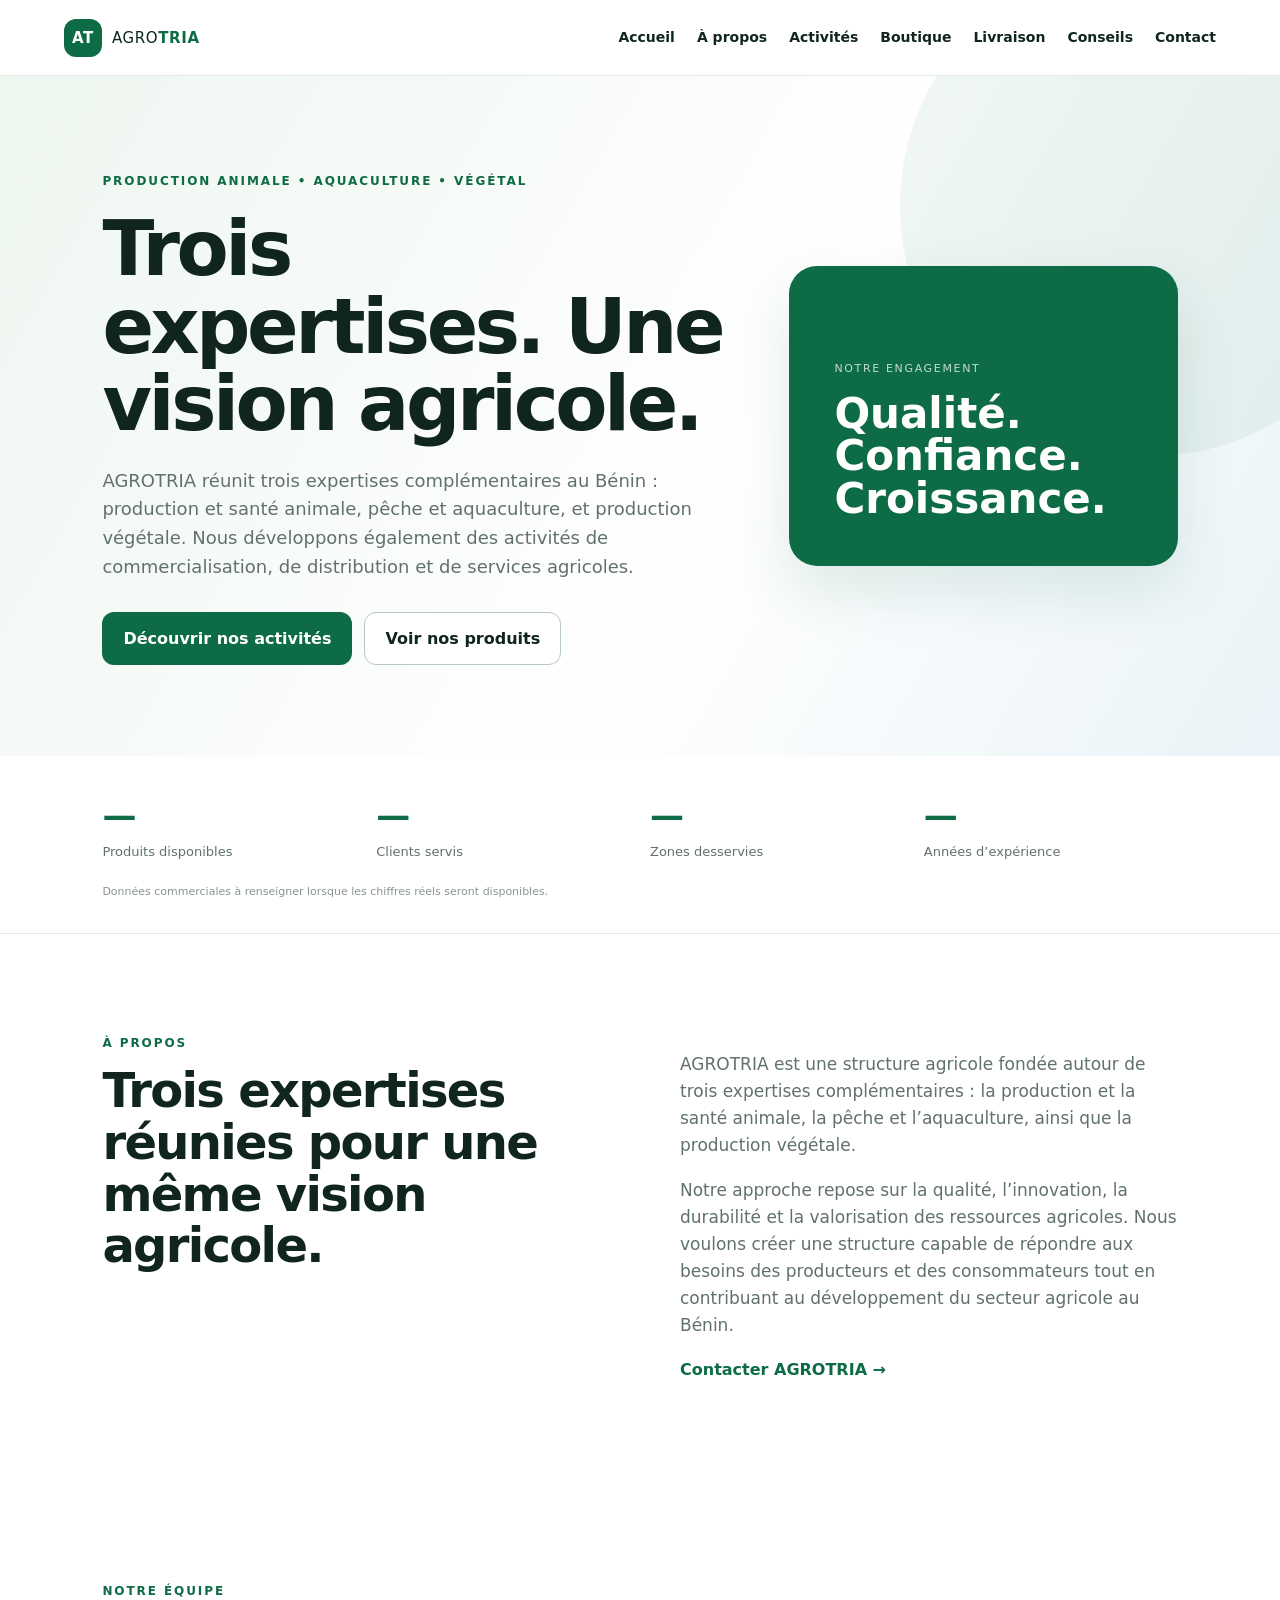
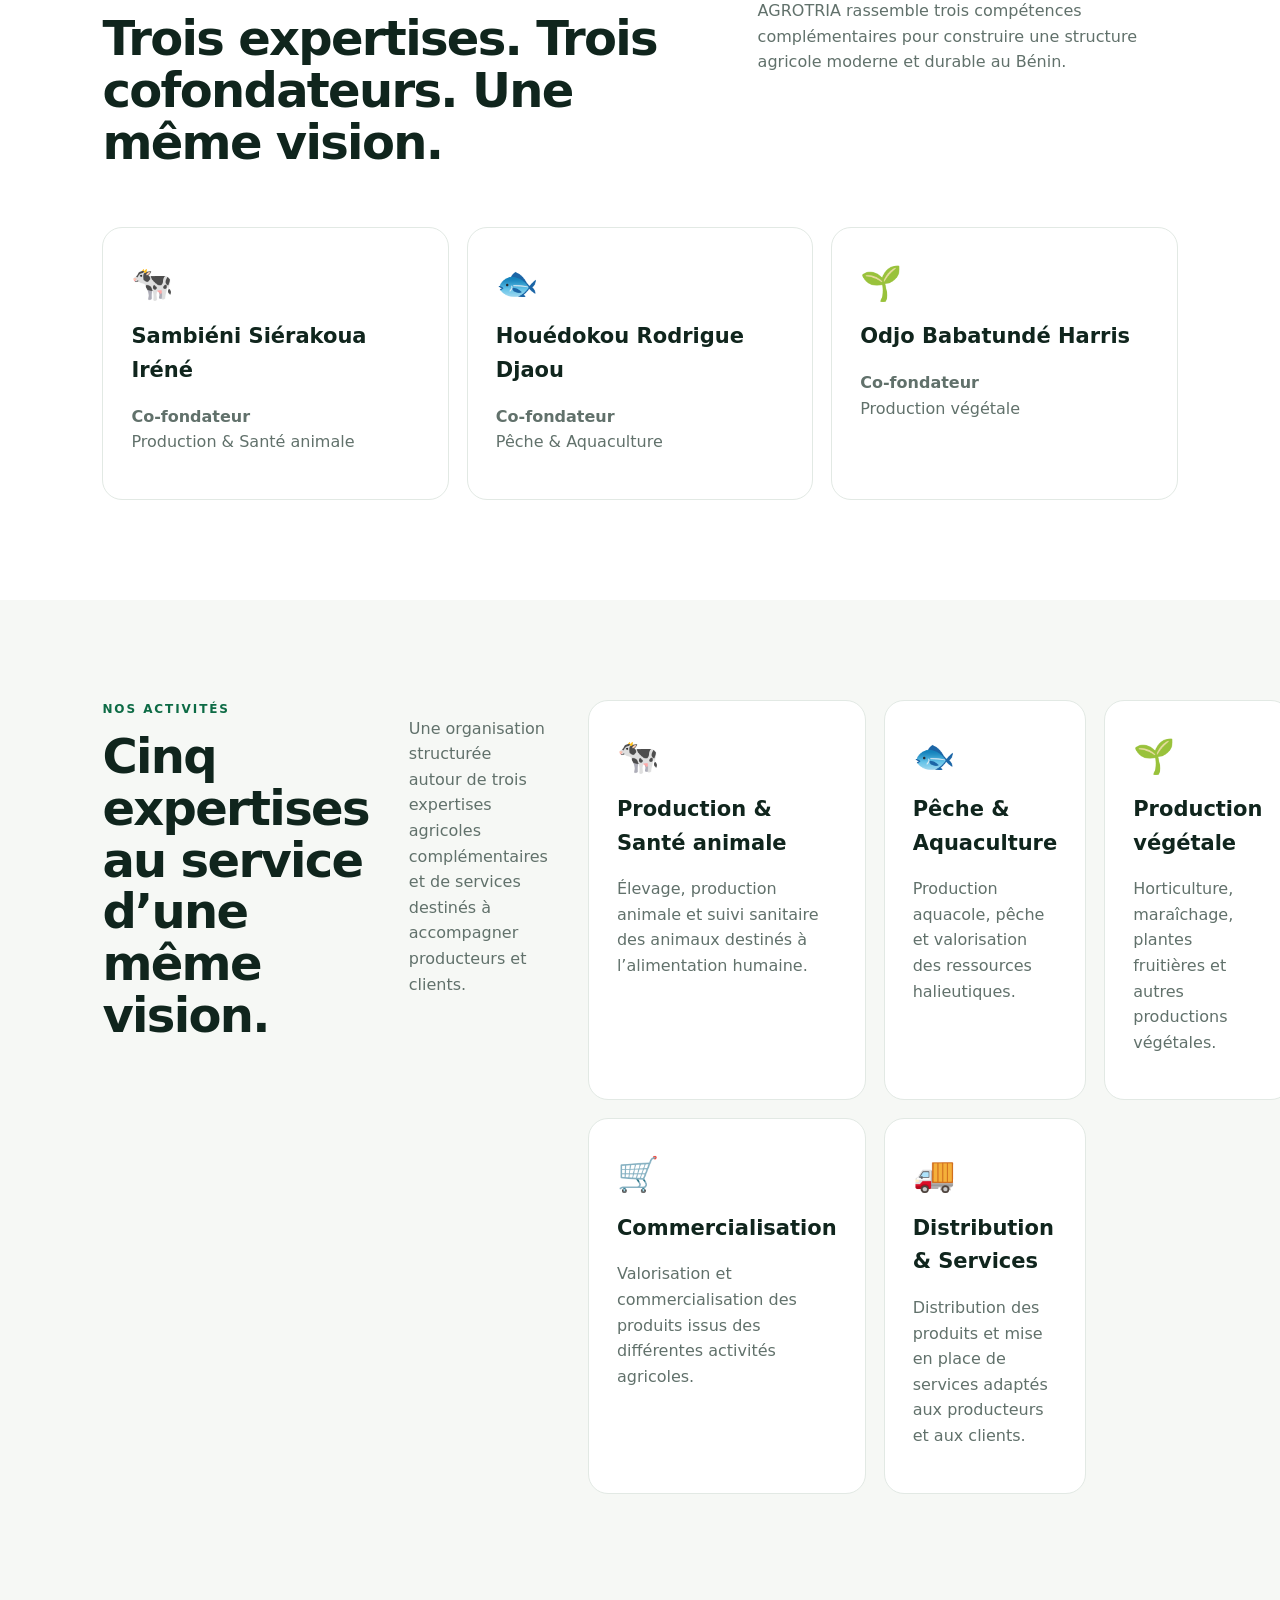
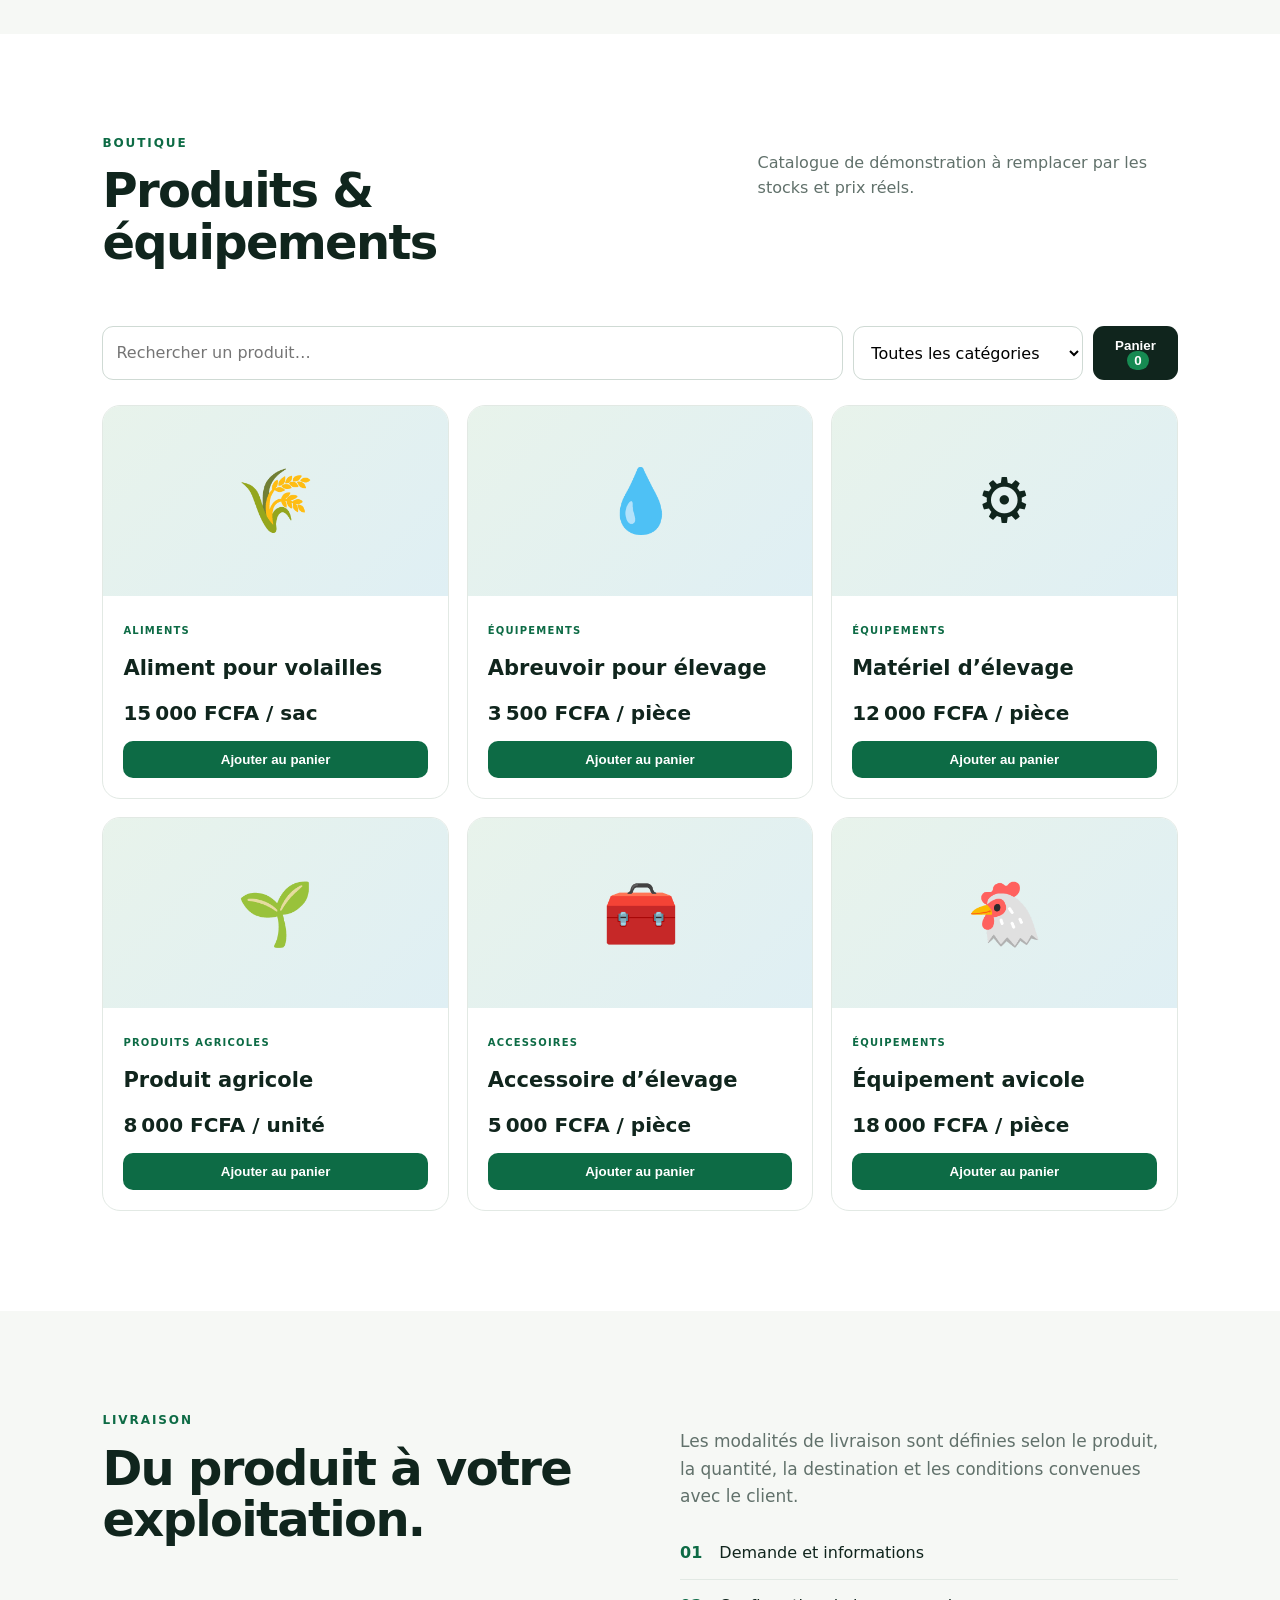
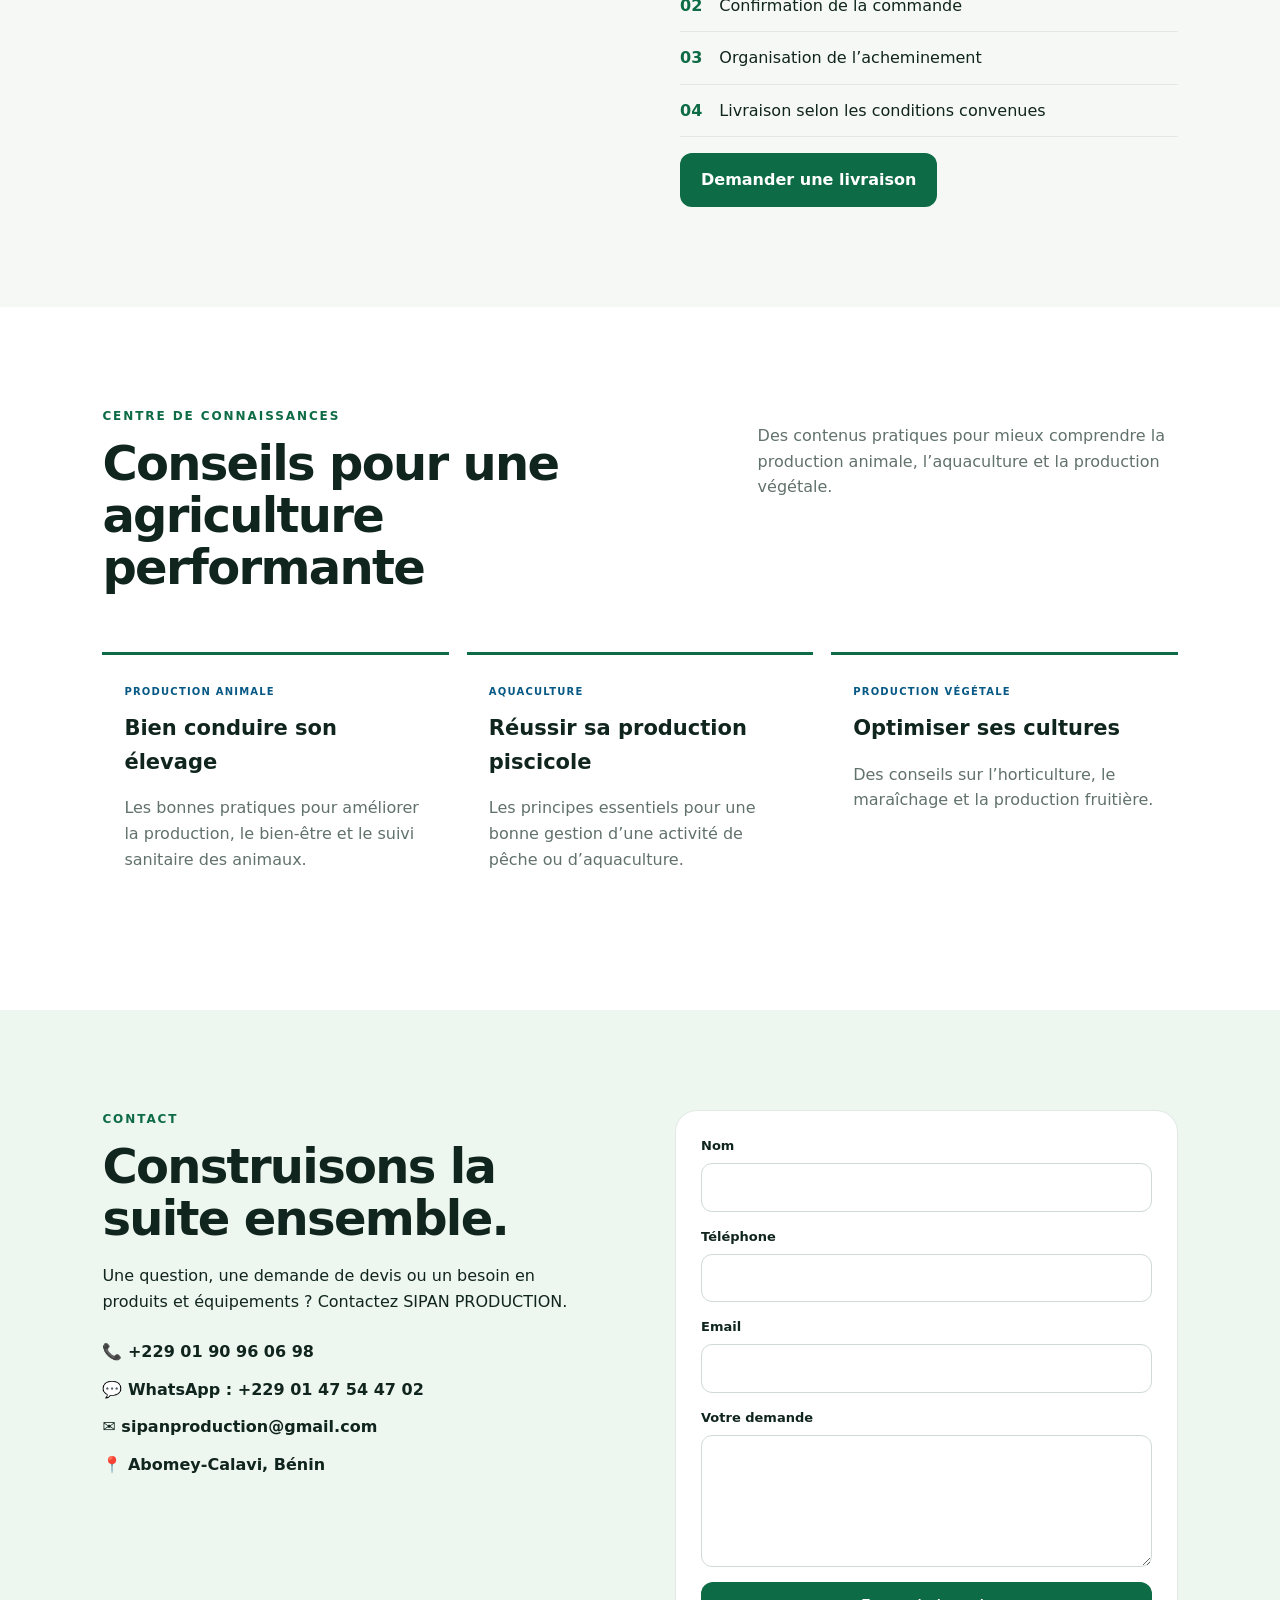
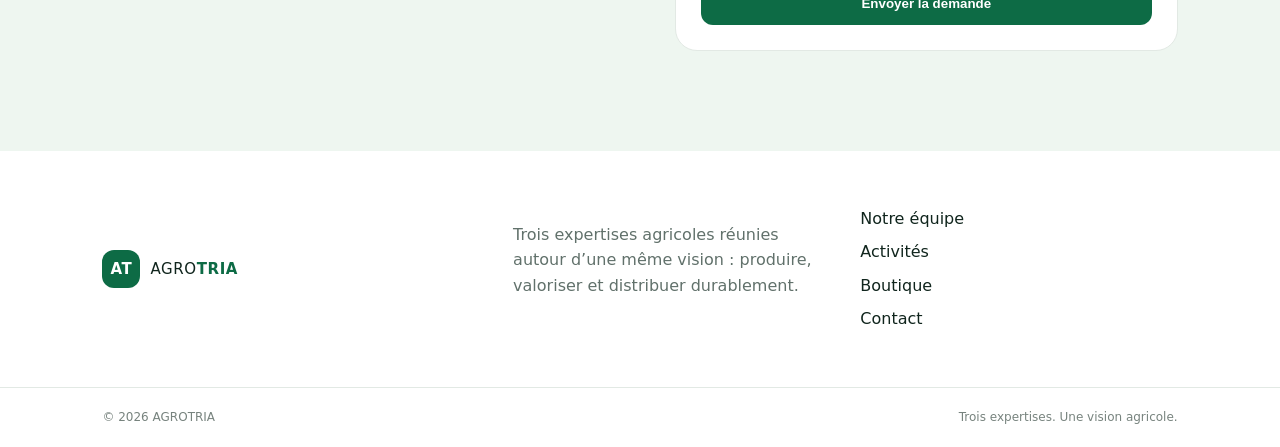
==== index.html @ 91982ef2 "Update index.html" ====
<!doctype html>
<html lang="fr">
<head>
<meta charset="utf-8">
<link rel="manifest" href="manifest.json">
<meta name="viewport" content="width=device-width,initial-scale=1">
<title>AGROTRIA | Trois expertises, une vision agricole</title>
<meta name="description" content="AGROTRIA réunit trois expertises agricoles au Bénin : production et santé animale, pêche et aquaculture, production végétale, commercialisation, distribution et services.">
<meta name="theme-color" content="#0d6b45">
<meta property="og:title" content="AGROTRIA">
<meta property="og:description" content="L'excellence au service de l'agriculture et de l'élevage.">
<link rel="stylesheet" href="styles.css">
</head>
<body>
<header class="header">
  <a class="logo" href="#accueil"><span class="logo-mark">AT</span><span>AGRO<b>TRIA</b></span></a>
  <nav id="nav">
    <a href="#accueil">Accueil</a><a href="#apropos">À propos</a><a href="#activites">Activités</a>
    <a href="#boutique">Boutique</a><a href="#livraison">Livraison</a><a href="#blog">Conseils</a><a href="#contact">Contact</a>
  </nav>
  <button class="menu" aria-label="Ouvrir le menu" onclick="toggleMenu()">☰</button>
</header>

<main>
<section id="accueil" class="hero">
  <div class="hero-content">
    <span class="eyebrow">PRODUCTION ANIMALE • AQUACULTURE • VÉGÉTAL</span>
   <h1>Trois expertises. Une vision agricole.</h1>
   <p>AGROTRIA réunit trois expertises complémentaires au Bénin : production et santé animale, pêche et aquaculture, et production végétale. Nous développons également des activités de commercialisation, de distribution et de services agricoles.</p>
    <div class="actions"><a class="btn primary" href="#activites">Découvrir nos activités</a><a class="btn ghost" href="#boutique">Voir nos produits</a></div>
  </div>
  <div class="hero-card"><span>Notre engagement</span><strong>Qualité.<br>Confiance.<br>Croissance.</strong></div>
</section>

<section class="stats">
  <div><strong>—</strong><span>Produits disponibles</span></div>
  <div><strong>—</strong><span>Clients servis</span></div>
  <div><strong>—</strong><span>Zones desservies</span></div>
  <div><strong>—</strong><span>Années d’expérience</span></div>
  <small>Données commerciales à renseigner lorsque les chiffres réels seront disponibles.</small>
</section>

<section id="apropos" class="split section">
  <div><div class="section-tag">À PROPOS</div><h2>Trois expertises réunies pour une même vision agricole.</h2></div>
  <div><p>AGROTRIA est une structure agricole fondée autour de trois expertises complémentaires : la production et la santé animale, la pêche et l’aquaculture, ainsi que la production végétale.</p><p>Notre approche repose sur la qualité, l’innovation, la durabilité et la valorisation des ressources agricoles. Nous voulons créer une structure capable de répondre aux besoins des producteurs et des consommateurs tout en contribuant au développement du secteur agricole au Bénin.</p><a class="text-link" href="#contact">Contacter AGROTRIA →</a></div>
</section>
<section id="equipe" class="section">
<div class="section-head">
<div>
<div class="section-tag">NOTRE ÉQUIPE</div>
<h2>Trois expertises. Trois cofondateurs. Une même vision.</h2>
</div>
<p>AGROTRIA rassemble trois compétences complémentaires pour construire une structure agricole moderne et durable au Bénin.</p>
</div>

<div class="cards">

<article>
<span class="icon">🐄</span>
<h3>Sambiéni Siérakoua Iréné</h3>
<p><strong>Co-fondateur</strong><br>Production & Santé animale</p>
</article>

<article>
<span class="icon">🐟</span>
<h3>Houédokou Rodrigue Djaou</h3>
<p><strong>Co-fondateur</strong><br>Pêche & Aquaculture</p>
</article>

<article>
<span class="icon">🌱</span>
<h3>Odjo Babatundé Harris</h3>
<p><strong>Co-fondateur</strong><br>Production végétale</p>
</article>

</div>

</section>
<section id="activites" class="section light">
  <div class="section-head"><div><div class="section-tag">NOS ACTIVITÉS</div><h2>Cinq expertises au service d’une même vision.</h2></div><p>Une organisation structurée autour de trois expertises agricoles complémentaires et de services destinés à accompagner producteurs et clients.</p>
  <div class="cards">

<article>
<span class="icon">🐄</span>
<h3>Production & Santé animale</h3>
<p>Élevage, production animale et suivi sanitaire des animaux destinés à l’alimentation humaine.</p>
</article>

<article>
<span class="icon">🐟</span>
<h3>Pêche & Aquaculture</h3>
<p>Production aquacole, pêche et valorisation des ressources halieutiques.</p>
</article>

<article>
<span class="icon">🌱</span>
<h3>Production végétale</h3>
<p>Horticulture, maraîchage, plantes fruitières et autres productions végétales.</p>
</article>

<article>
<span class="icon">🛒</span>
<h3>Commercialisation</h3>
<p>Valorisation et commercialisation des produits issus des différentes activités agricoles.</p>
</article>

<article>
<span class="icon">🚚</span>
<h3>Distribution & Services</h3>
<p>Distribution des produits et mise en place de services adaptés aux producteurs et aux clients.</p>
</article>

</div>
</section>

<section id="boutique" class="section">
  <div class="section-head"><div><div class="section-tag">BOUTIQUE</div><h2>Produits & équipements</h2></div><p>Catalogue de démonstration à remplacer par les stocks et prix réels.</p></div>
  <div class="shopbar"><input id="search" placeholder="Rechercher un produit…" oninput="renderProducts()"><select id="category" onchange="renderProducts()"><option value="">Toutes les catégories</option><option>Aliments</option><option>Équipements</option><option>Produits agricoles</option><option>Accessoires</option></select><button class="cart-btn" onclick="openCart()">Panier <b id="count">0</b></button></div>
  <div id="products" class="products"></div>
</section>

<section id="livraison" class="section light">
  <div class="split"><div><div class="section-tag">LIVRAISON</div><h2>Du produit à votre exploitation.</h2></div>
  <div><p>Les modalités de livraison sont définies selon le produit, la quantité, la destination et les conditions convenues avec le client.</p><ol class="steps"><li><b>01</b> Demande et informations</li><li><b>02</b> Confirmation de la commande</li><li><b>03</b> Organisation de l’acheminement</li><li><b>04</b> Livraison selon les conditions convenues</li></ol><a class="btn primary" href="https://wa.me/2290147544702?text=Bonjour%20AGROTRIA%2C%20je%20souhaite%20demander%20une%20livraison." target="_blank">Demander une livraison</a></div></div>
</section>

<section id="blog" class="section">
<div class="section-head">
<div>
<div class="section-tag">CENTRE DE CONNAISSANCES</div>
<h2>Conseils pour une agriculture performante</h2>
</div>
<p>Des contenus pratiques pour mieux comprendre la production animale, l’aquaculture et la production végétale.</p>
</div>

<div class="articles">

<article>
<span>PRODUCTION ANIMALE</span>
<h3>Bien conduire son élevage</h3>
<p>Les bonnes pratiques pour améliorer la production, le bien-être et le suivi sanitaire des animaux.</p>
</article>

<article>
<span>AQUACULTURE</span>
<h3>Réussir sa production piscicole</h3>
<p>Les principes essentiels pour une bonne gestion d’une activité de pêche ou d’aquaculture.</p>
</article>

<article>
<span>PRODUCTION VÉGÉTALE</span>
<h3>Optimiser ses cultures</h3>
<p>Des conseils sur l’horticulture, le maraîchage et la production fruitière.</p>
</article>

</div>
</section>

<section id="contact" class="contact section">
  <div><div class="section-tag">CONTACT</div><h2>Construisons la suite ensemble.</h2><p>Une question, une demande de devis ou un besoin en produits et équipements ? Contactez SIPAN PRODUCTION.</p>
  <div class="contact-info"><a href="tel:+2290190960698">📞 +229 01 90 96 06 98</a><a href="https://wa.me/2290147544702" target="_blank">💬 WhatsApp : +229 01 47 54 47 02</a><a href="mailto:sipanproduction@gmail.com">✉️ sipanproduction@gmail.com</a><span>📍 Abomey-Calavi, Bénin</span></div></div>
  <form onsubmit="sendContact(event)"><label>Nom<input id="name" required></label><label>Téléphone<input id="phone" required type="tel"></label><label>Email<input id="email" type="email"></label><label>Votre demande<textarea id="message" required rows="5"></textarea></label><button class="btn primary" type="submit">Envoyer la demande</button></form>
</section>
</main>

<footer>
<div class="footer-main">
<a class="logo" href="#accueil">
<span class="logo-mark">AT</span>
<span>AGRO<b>TRIA</b></span>
</a>

<p>Trois expertises agricoles réunies autour d’une même vision : produire, valoriser et distribuer durablement.</p>

<div>
<a href="#equipe">Notre équipe</a>
<a href="#activites">Activités</a>
<a href="#boutique">Boutique</a>
<a href="#contact">Contact</a>
</div>
</div>

<div class="footer-bottom">
<span>© 2026 AGROTRIA</span>
<span>Trois expertises. Une vision agricole.</span>
</div>
</footer>

<div id="cart" class="modal"><div class="modal-box"><button class="close" onclick="closeCart()">×</button><h2>Votre panier</h2><div id="cartItems"></div><div class="total">Total : <strong id="total">0 FCFA</strong></div><button class="btn primary full" onclick="checkoutWhatsApp()">Commander via WhatsApp</button></div></div>
<script src="script.js"></script>
</body>
</html>
---- styles.css ----
:root{--green:#0d6b45;--green2:#168a52;--blue:#075985;--ink:#10251d;--muted:#61716b;--bg:#f6f8f5;--white:#fff;--line:#e2e9e4}*{box-sizing:border-box}html{scroll-behavior:smooth}body{margin:0;font-family:Inter,system-ui,-apple-system,Segoe UI,sans-serif;color:var(--ink);background:var(--white);line-height:1.6}a{text-decoration:none;color:inherit}.header{height:76px;display:flex;align-items:center;justify-content:space-between;padding:0 5%;position:sticky;top:0;background:#fffffff2;backdrop-filter:blur(12px);z-index:20;border-bottom:1px solid var(--line)}.logo{display:flex;align-items:center;gap:10px;font-size:15px;letter-spacing:.04em}.logo b{color:var(--green)}.logo-mark{display:grid;place-items:center;width:38px;height:38px;border-radius:12px;background:var(--green);color:white;font-weight:900}.header nav{display:flex;gap:22px;font-size:14px;font-weight:650}.header nav a:hover{color:var(--green)}.menu{display:none;background:none;border:0;font-size:25px}.hero{min-height:680px;padding:90px 8%;display:grid;grid-template-columns:1.25fr .75fr;align-items:center;gap:40px;background:linear-gradient(120deg,#eef6f0 0%,#fff 58%,#eaf3f7 100%);position:relative;overflow:hidden}.hero:after{content:"";position:absolute;width:500px;height:500px;border-radius:50%;background:#0d6b4510;right:-120px;top:-120px}.hero-content{position:relative;z-index:1;max-width:760px}.eyebrow,.section-tag{font-size:12px;font-weight:850;letter-spacing:.16em;color:var(--green)}h1{font-size:clamp(42px,6vw,76px);line-height:1.02;letter-spacing:-.045em;margin:18px 0 24px}h2{font-size:clamp(31px,4vw,48px);line-height:1.08;letter-spacing:-.035em;margin:12px 0 18px}h3{font-size:21px;margin:10px 0}.hero p{font-size:18px;color:var(--muted);max-width:650px}.actions{display:flex;gap:12px;flex-wrap:wrap;margin-top:30px}.btn{display:inline-flex;justify-content:center;align-items:center;padding:13px 20px;border-radius:12px;border:1px solid transparent;font-weight:800;cursor:pointer}.primary{background:var(--green);color:#fff}.primary:hover{background:#095738}.ghost{border-color:#b7c9c0;background:#fff}.hero-card{background:#0d6b45;color:white;border-radius:28px;padding:45px;min-height:300px;display:flex;flex-direction:column;justify-content:flex-end;box-shadow:0 25px 60px #0d6b4520;position:relative;z-index:1}.hero-card span{opacity:.75;text-transform:uppercase;font-size:11px;letter-spacing:.15em}.hero-card strong{font-size:42px;line-height:1.02;margin-top:15px}.stats{padding:32px 8%;display:grid;grid-template-columns:repeat(4,1fr);gap:20px;border-bottom:1px solid var(--line)}.stats div{display:flex;flex-direction:column}.stats strong{font-size:34px;color:var(--green)}.stats span{color:var(--muted);font-size:13px}.stats small{grid-column:1/-1;color:#89958f;font-size:11px}.section{padding:100px 8%}.light{background:var(--bg)}.split{display:grid;grid-template-columns:1fr 1fr;gap:80px;align-items:start}.split p{color:var(--muted);font-size:17px}.text-link{color:var(--green);font-weight:850}.section-head{display:flex;justify-content:space-between;gap:40px;margin-bottom:40px}.section-head>p{max-width:420px;color:var(--muted)}.cards{display:grid;grid-template-columns:repeat(3,1fr);gap:18px}.cards article{background:white;border:1px solid var(--line);border-radius:20px;padding:28px;transition:.25s}.cards article:hover{transform:translateY(-4px);box-shadow:0 16px 40px #10251d10}.icon{font-size:34px}.cards p,.articles p{color:var(--muted)}.shopbar{display:flex;gap:10px;margin-bottom:25px}.shopbar input,.shopbar select,form input,form textarea{width:100%;border:1px solid #cfdad4;border-radius:11px;padding:13px;background:white;font:inherit}.shopbar select{max-width:230px}.cart-btn{border:0;border-radius:11px;padding:0 18px;background:var(--ink);color:#fff;font-weight:800}.cart-btn b{background:var(--green2);border-radius:20px;padding:2px 7px;margin-left:5px}.products{display:grid;grid-template-columns:repeat(3,1fr);gap:18px}.product{border:1px solid var(--line);border-radius:18px;overflow:hidden;background:white}.product-visual{height:190px;background:linear-gradient(135deg,#e8f3eb,#dfeff4);display:grid;place-items:center;font-size:62px}.product-body{padding:20px}.badge{font-size:10px;color:var(--green);font-weight:850;text-transform:uppercase;letter-spacing:.12em}.price{font-size:20px;font-weight:900;margin:12px 0}.product button{width:100%;border:0;border-radius:10px;padding:11px;background:var(--green);color:white;font-weight:800;cursor:pointer}.steps{list-style:none;padding:0}.steps li{padding:13px 0;border-bottom:1px solid var(--line)}.steps b{color:var(--green);margin-right:12px}.articles{display:grid;grid-template-columns:repeat(3,1fr);gap:18px}.articles article{border-top:3px solid var(--green);padding:22px;background:#fff}.articles span{font-size:10px;color:var(--blue);font-weight:900;letter-spacing:.12em}.contact{background:#eef6f0;display:grid;grid-template-columns:1fr 1fr;gap:70px}.contact-info{display:grid;gap:12px;margin-top:25px;font-weight:750}.contact-info a:hover{color:var(--green)}form{background:#fff;border:1px solid var(--line);border-radius:22px;padding:25px;display:grid;gap:15px}label{font-size:13px;font-weight:750;display:grid;gap:6px}textarea{resize:vertical}.footer-main{padding:55px 8%;display:grid;grid-template-columns:1.2fr 1fr 1fr;gap:30px;border-bottom:1px solid var(--line)}.footer-main p{color:var(--muted)}.footer-main>div{display:grid;gap:8px;align-content:start}.footer-main>div a:hover{color:var(--green)}.footer-bottom{padding:20px 8%;display:flex;justify-content:space-between;gap:20px;color:#77837e;font-size:12px}.modal{display:none;position:fixed;inset:0;background:#10251d88;z-index:50;padding:20px;align-items:center;justify-content:center}.modal.show{display:flex}.modal-box{background:white;border-radius:22px;padding:28px;width:min(560px,100%);max-height:85vh;overflow:auto;position:relative}.close{position:absolute;right:18px;top:12px;border:0;background:none;font-size:30px}.cart-row{display:flex;justify-content:space-between;gap:15px;padding:13px 0;border-bottom:1px solid var(--line)}.total{padding:20px 0;font-size:18px}.full{width:100%}@media(max-width:800px){.header{padding:0 5%;}.header nav{display:none;position:absolute;top:76px;left:0;right:0;background:white;padding:20px 6%;border-bottom:1px solid var(--line);flex-direction:column}.header nav.open{display:flex}.menu{display:block}.hero{grid-template-columns:1fr;min-height:auto;padding:75px 7%}.hero-card{min-height:230px}.stats{grid-template-columns:repeat(2,1fr)}.section{padding:70px 7%}.split,.contact{grid-template-columns:1fr;gap:30px}.cards,.products,.articles{grid-template-columns:1fr 1fr}.section-head{display:block}.shopbar{flex-wrap:wrap}.shopbar select{max-width:none}.cart-btn{height:48px}.footer-main{grid-template-columns:1fr}.footer-bottom{display:block}.footer-bottom span{display:block;margin:5px 0}}@media(max-width:500px){h1{font-size:43px}.cards,.products,.articles{grid-template-columns:1fr}.hero-card strong{font-size:35px}.stats{padding:25px 7%}}
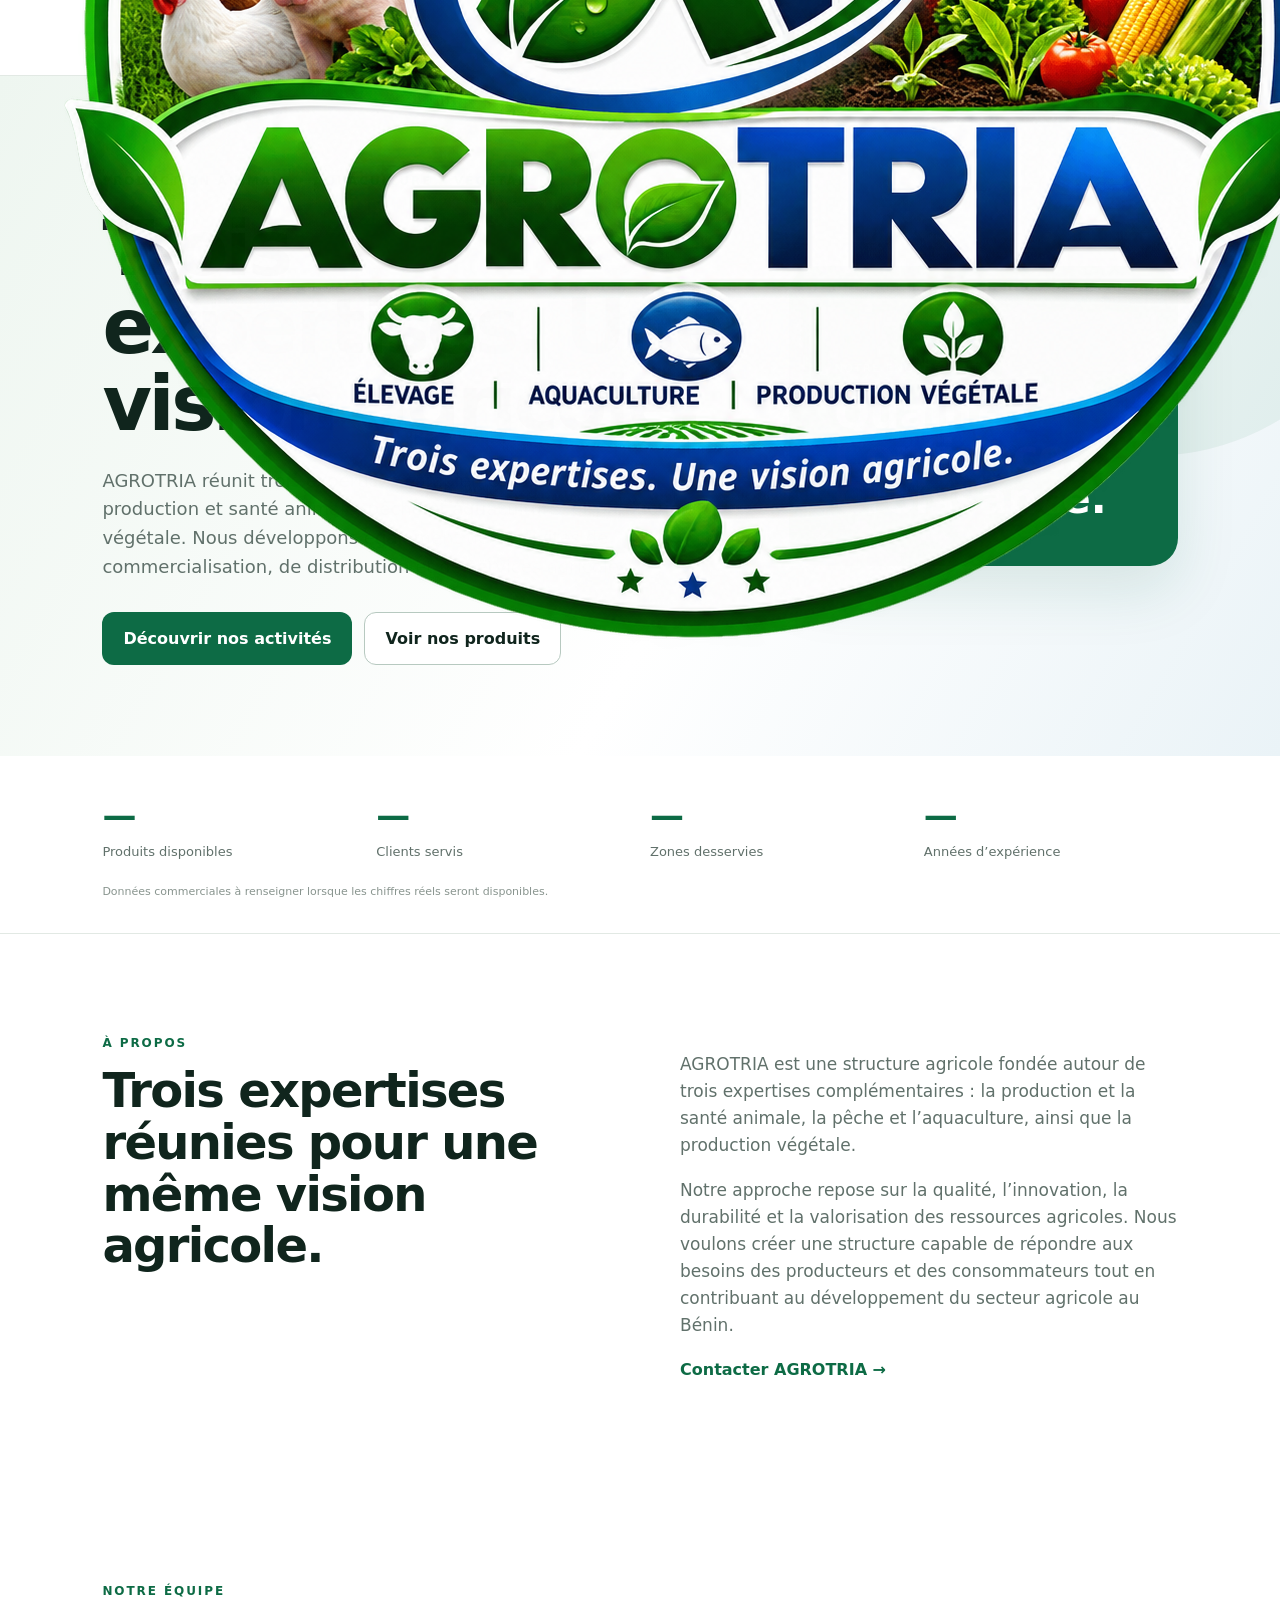
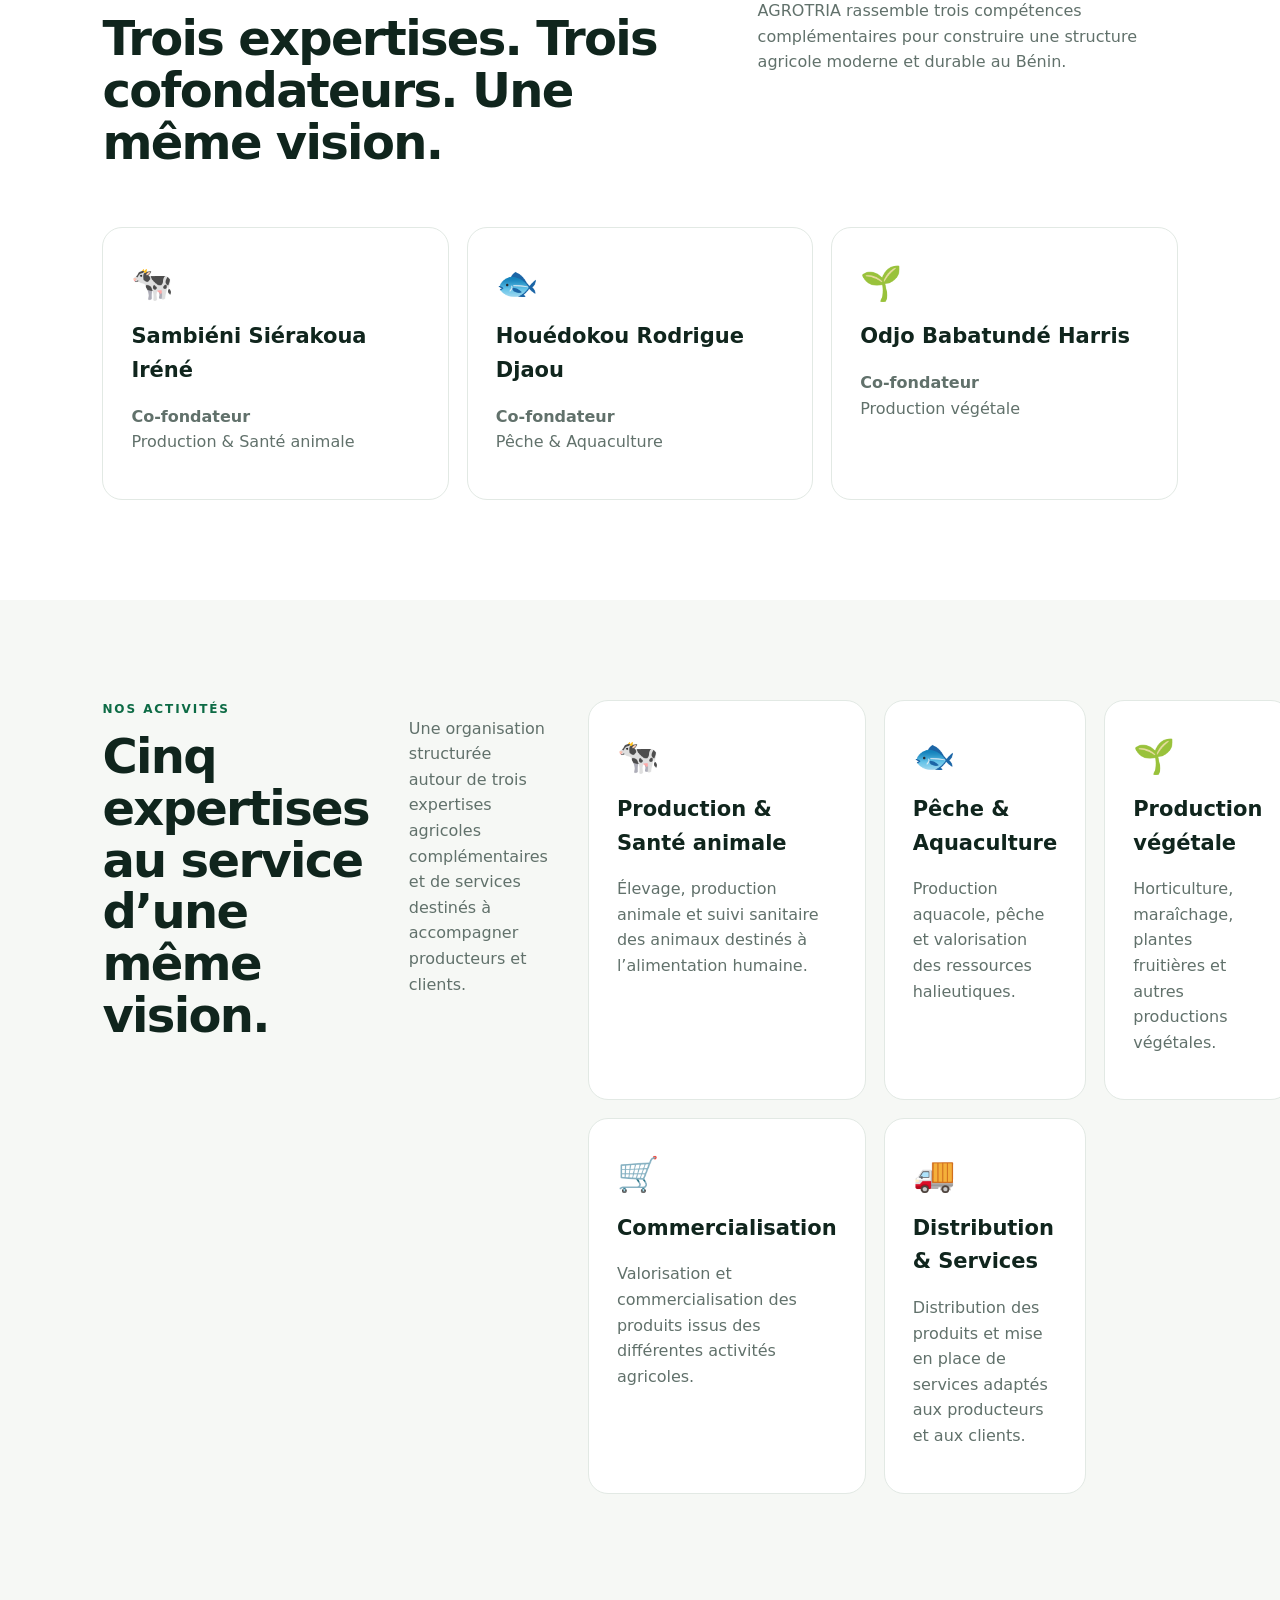
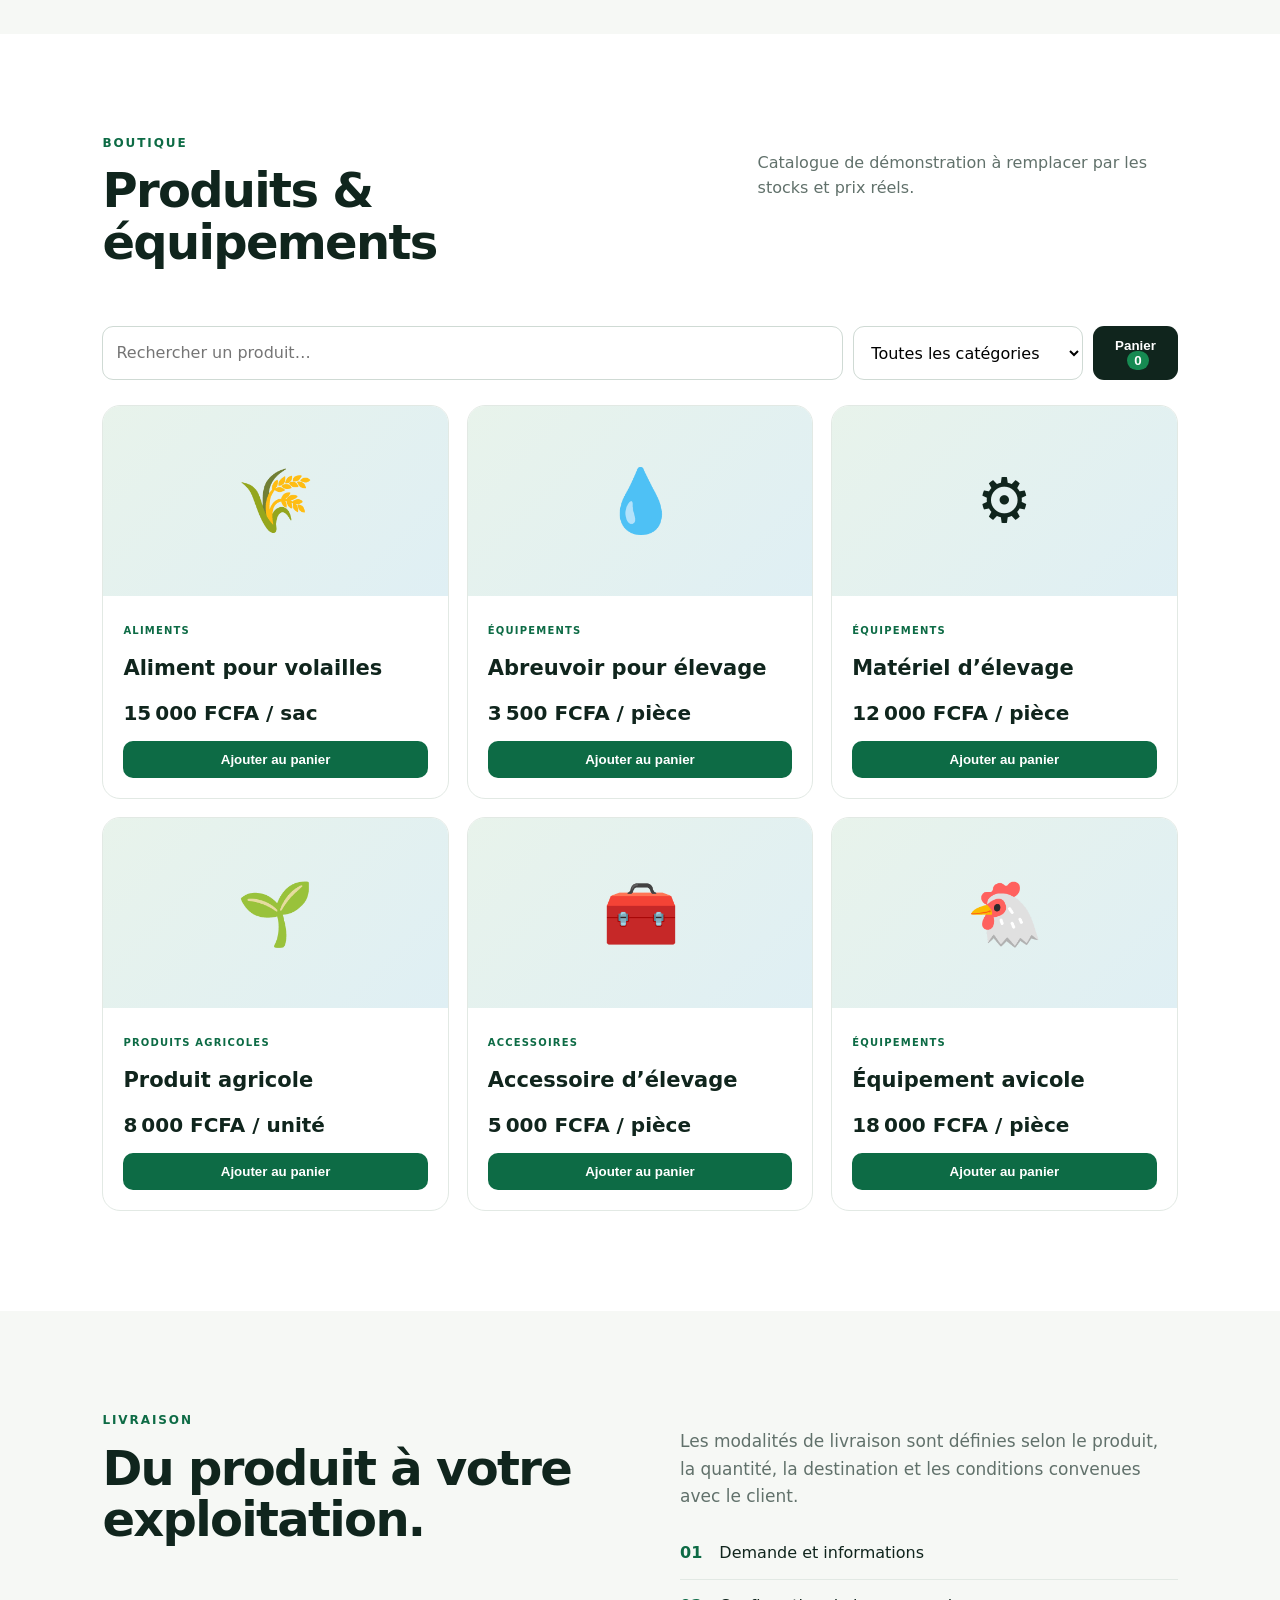
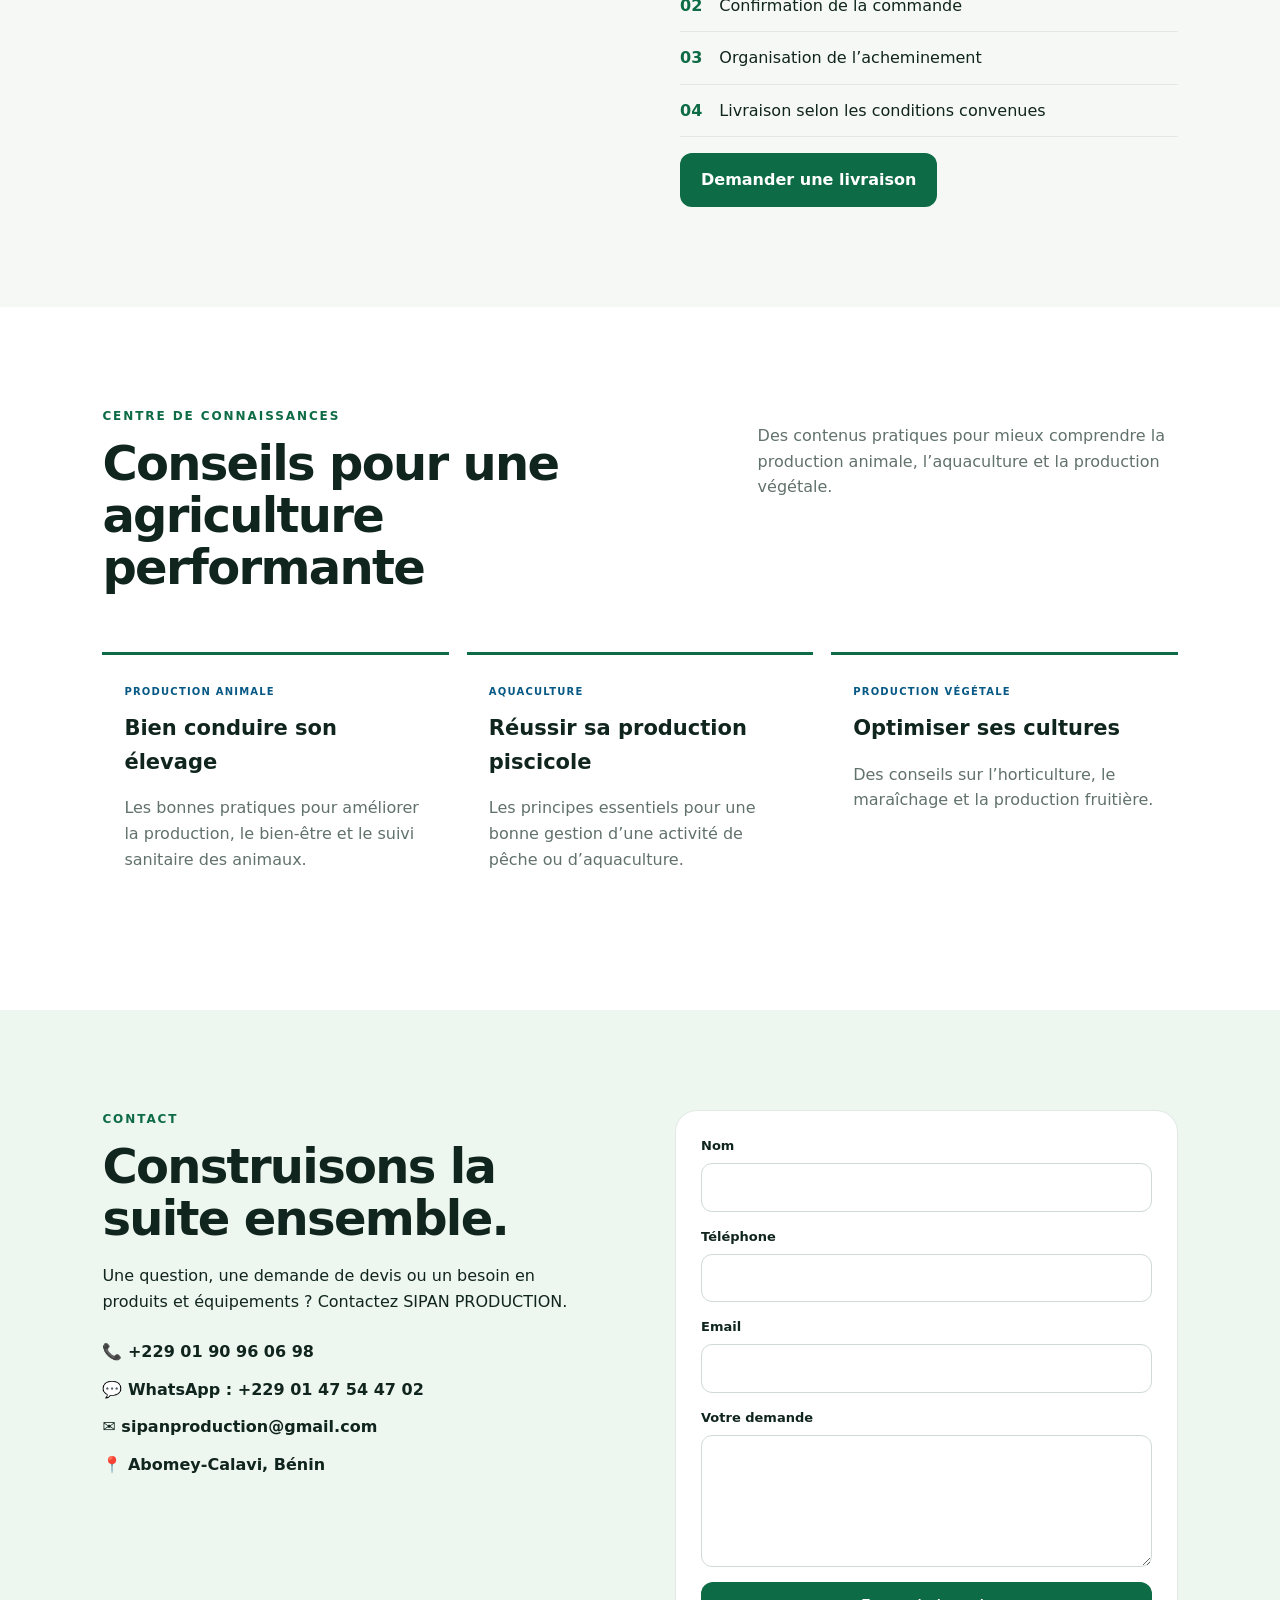
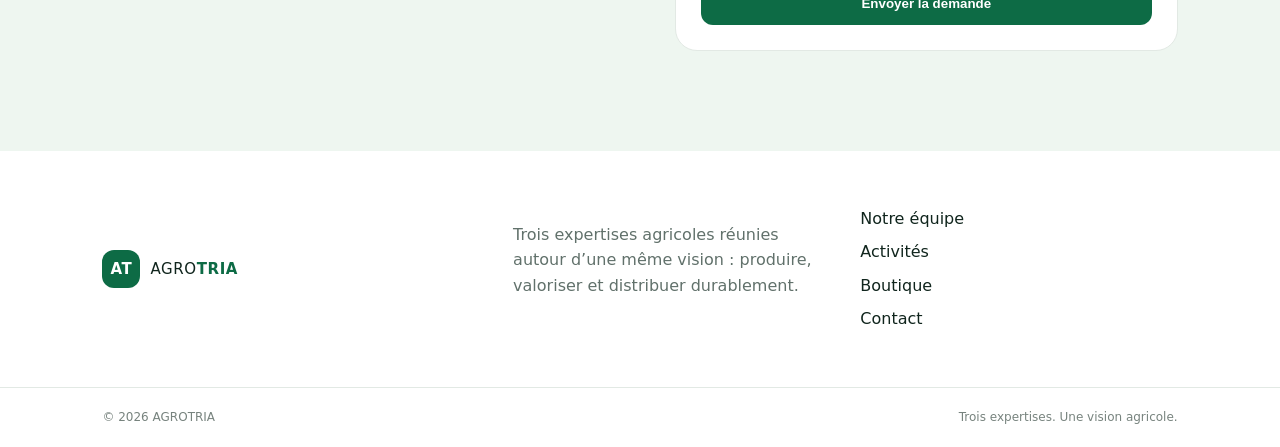
==== commit 746c137d: "Update index.html" ====
--- a/index.html
+++ b/index.html
@@ -13,7 +13,7 @@
 </head>
 <body>
 <header class="header">
-  <a class="logo" href="#accueil"><span class="logo-mark">AT</span><span>AGRO<b>TRIA</b></span></a>
+  <a class="logo" href="#accueil"><img src="agrotria-logo.png" alt="AGROTRIA" class="logo-image"><span>AGRO<b>TRIA</b></span></a>
   <nav id="nav">
     <a href="#accueil">Accueil</a><a href="#apropos">À propos</a><a href="#activites">Activités</a>
     <a href="#boutique">Boutique</a><a href="#livraison">Livraison</a><a href="#blog">Conseils</a><a href="#contact">Contact</a>
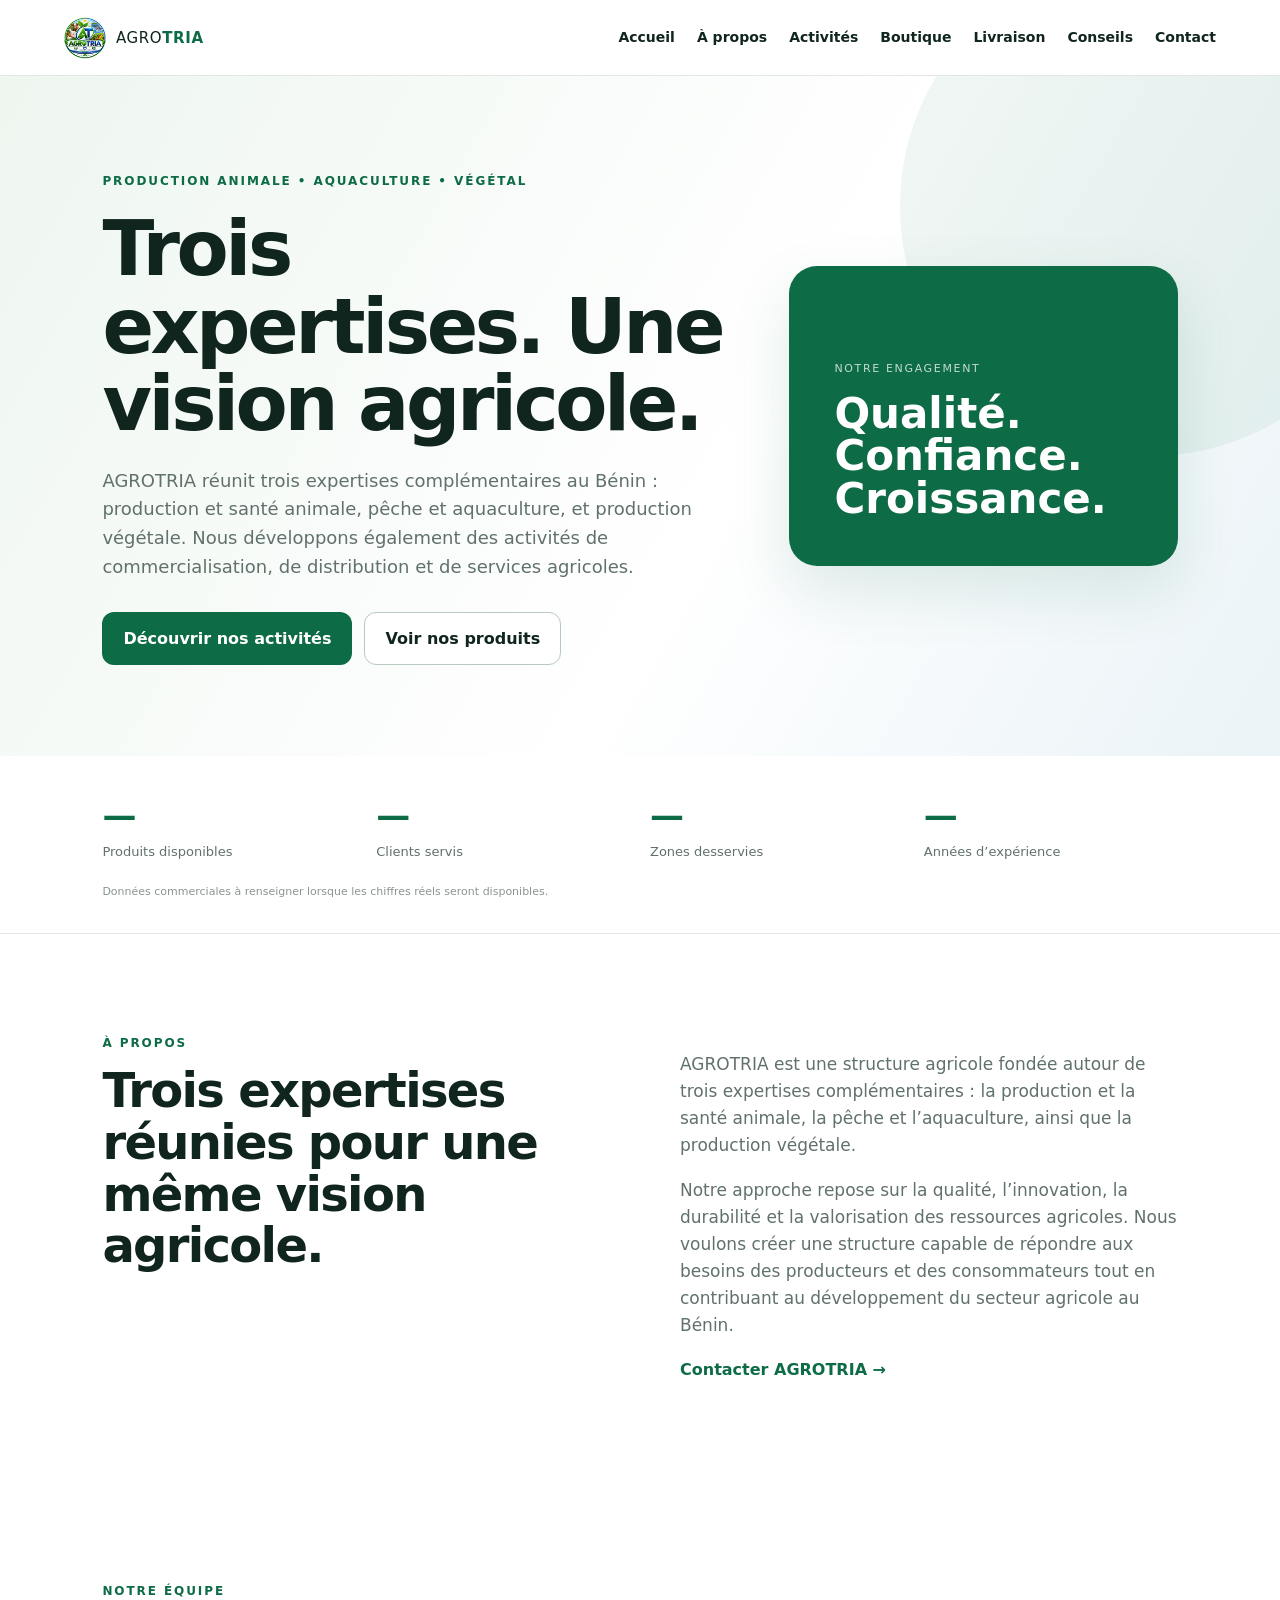
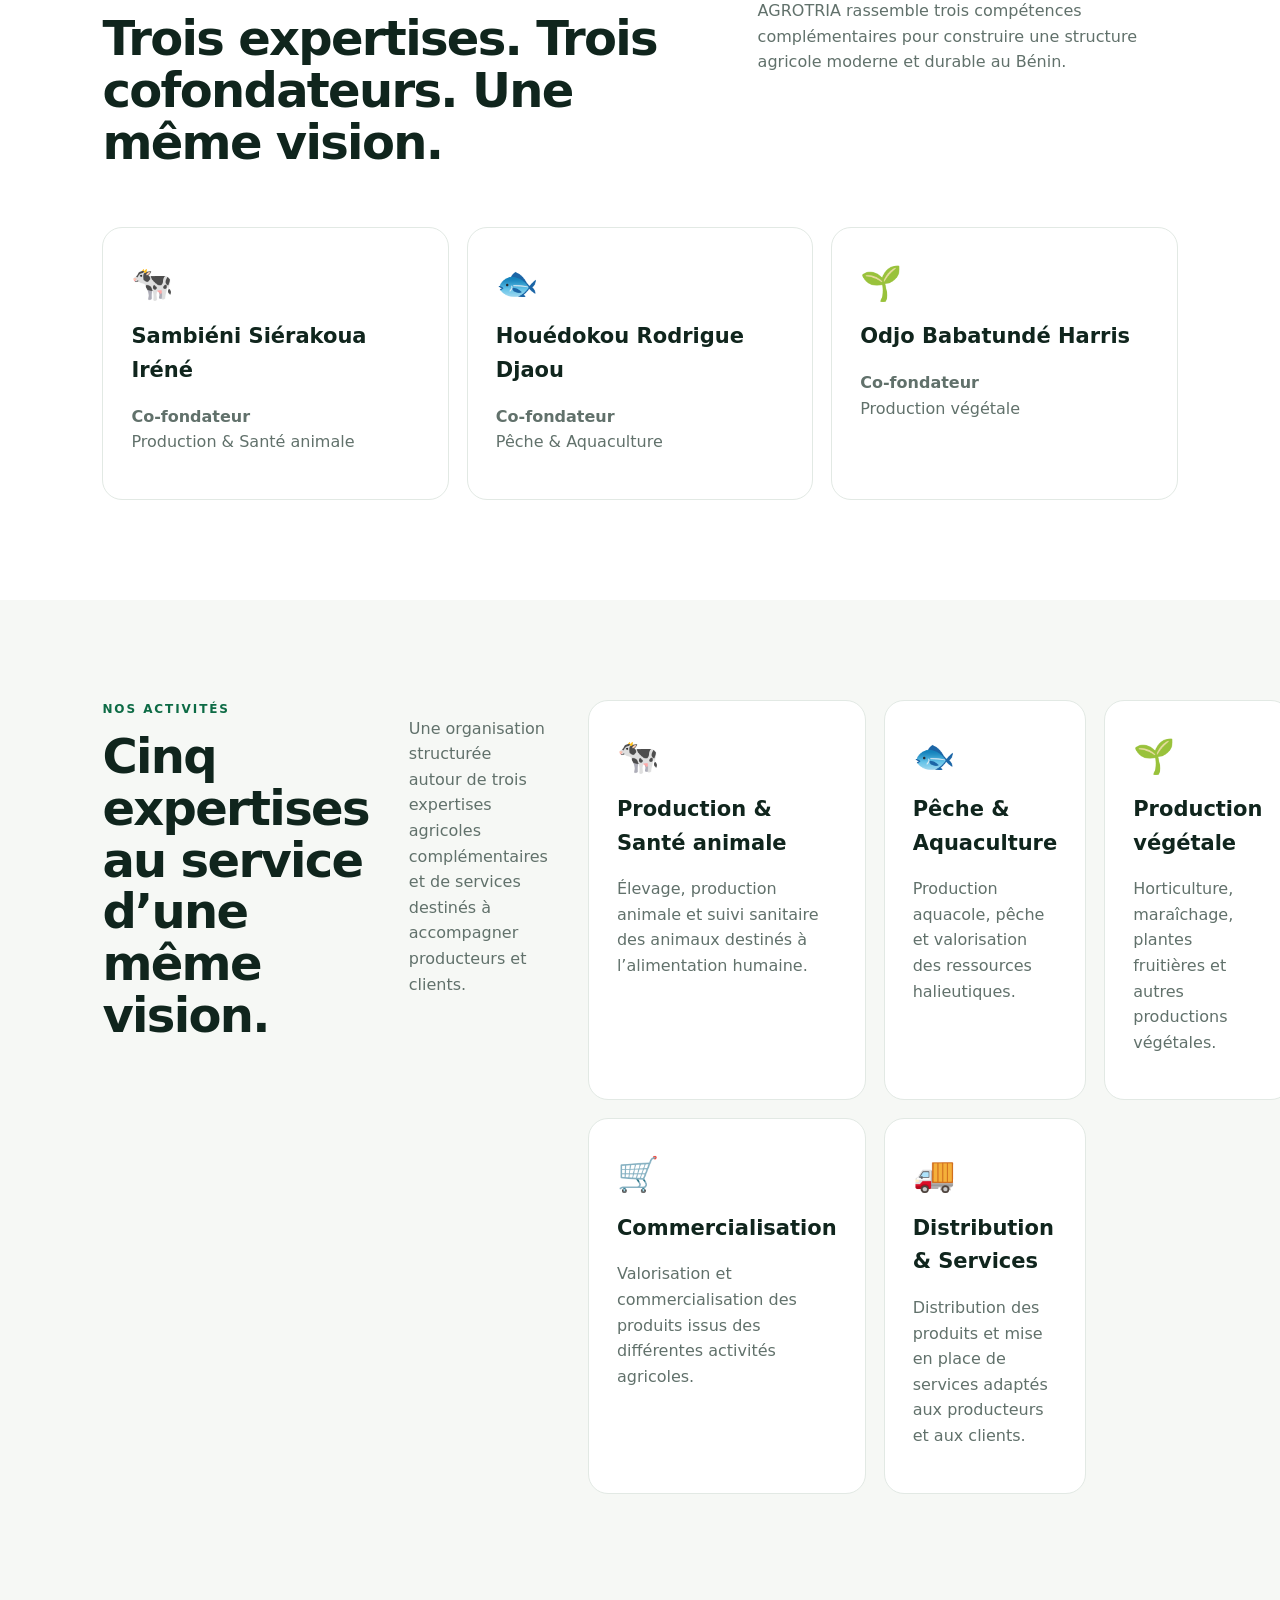
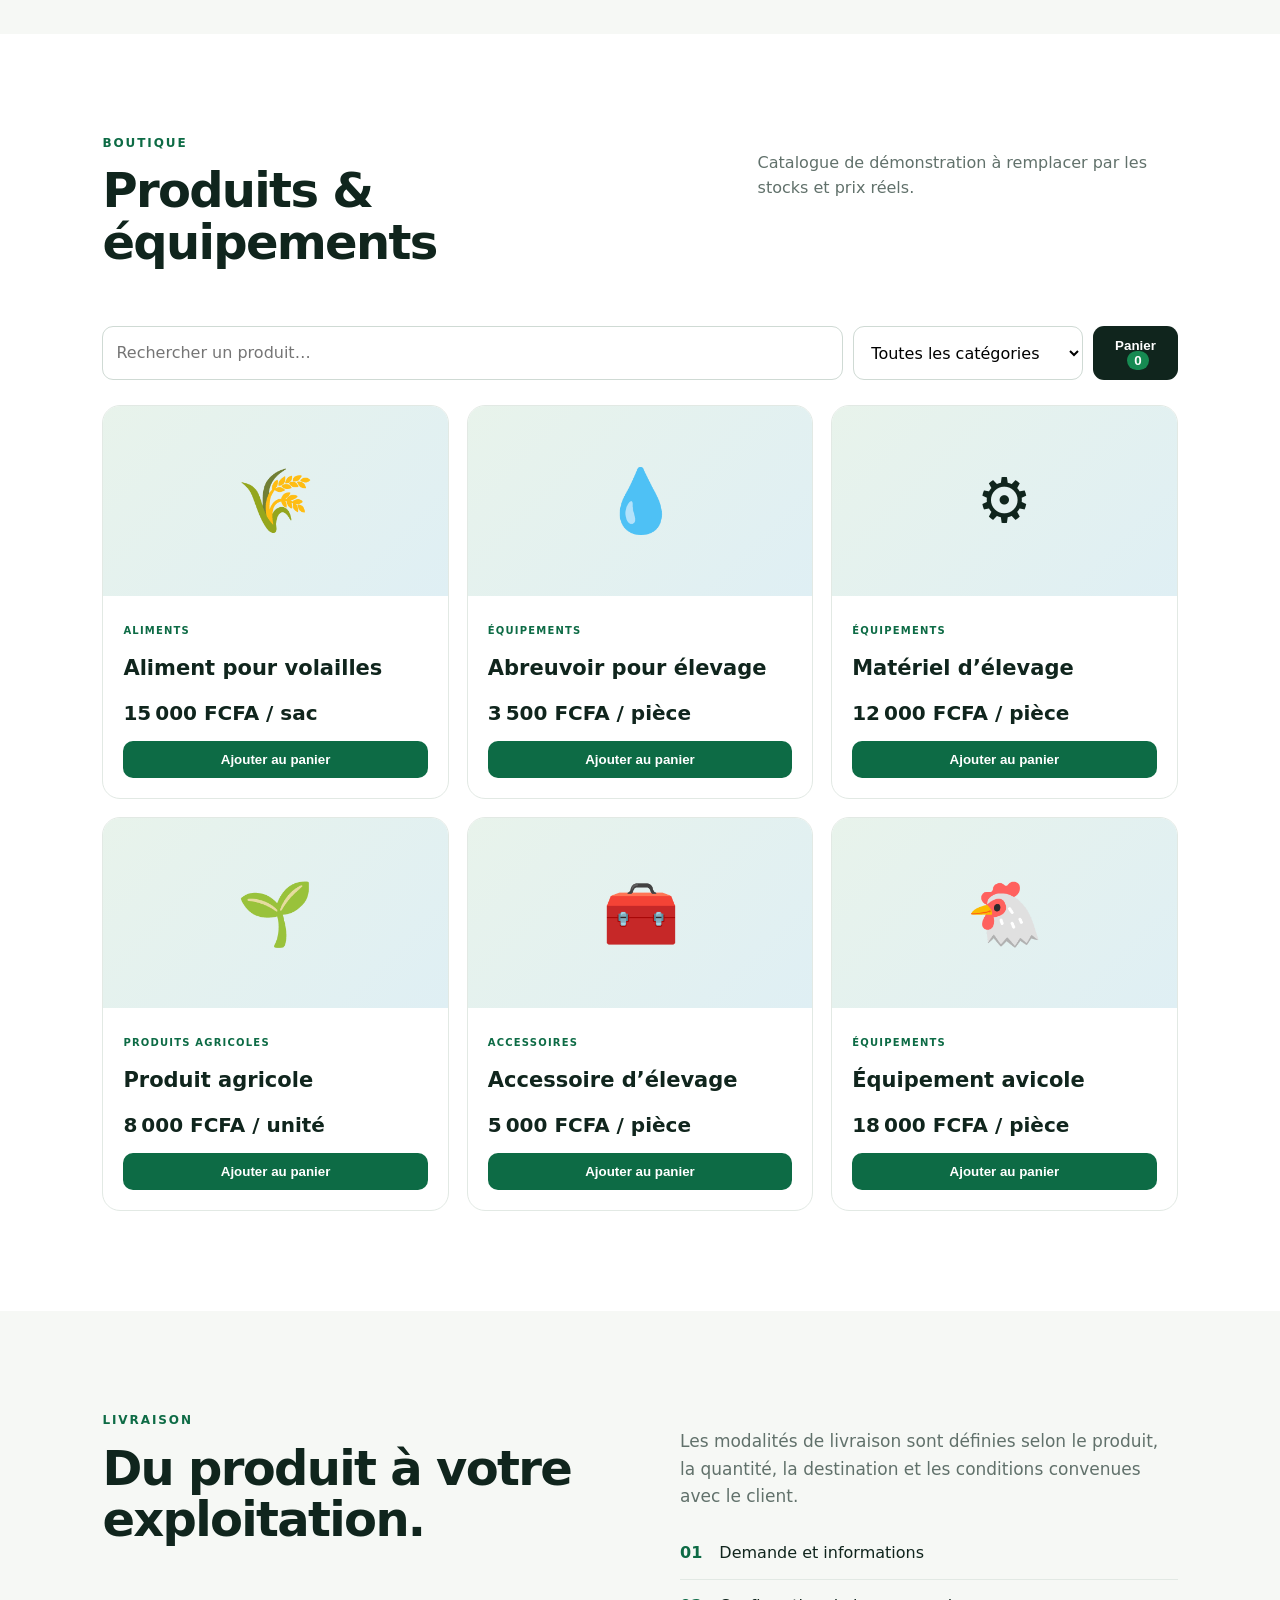
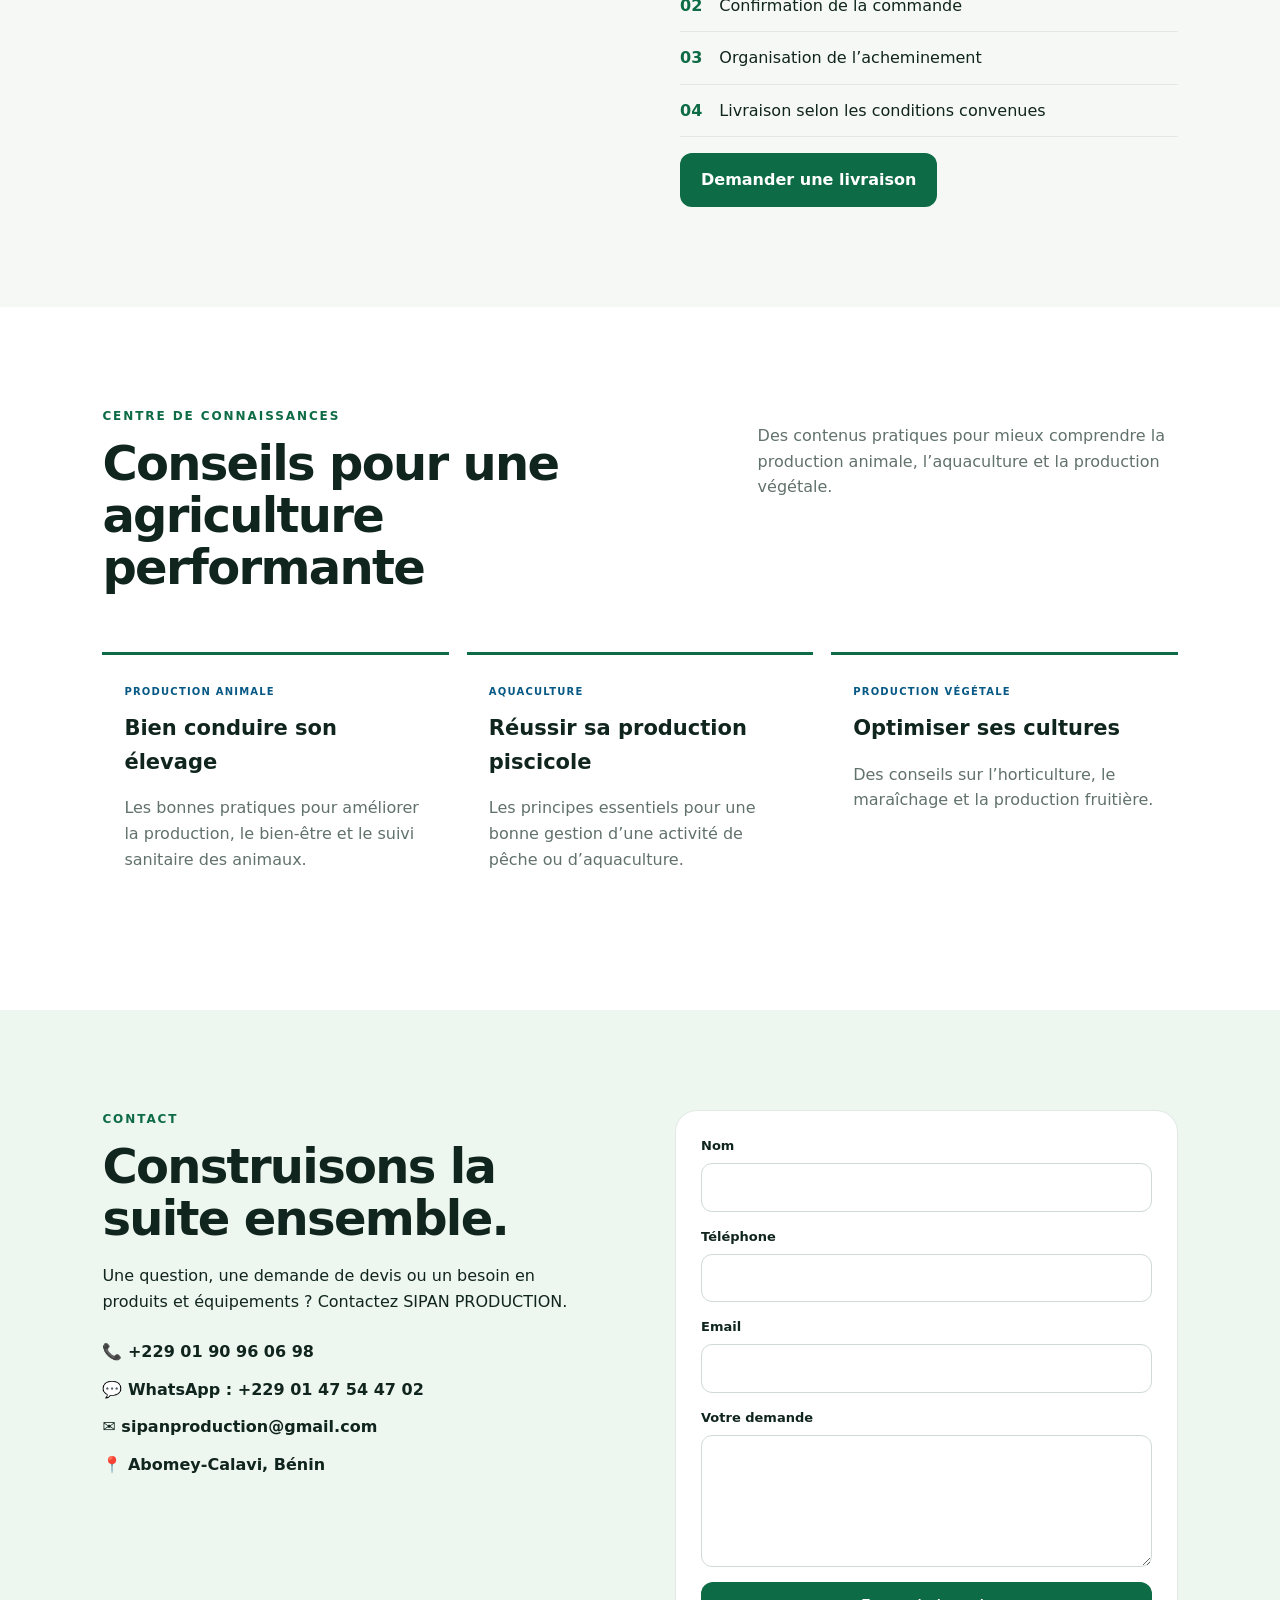
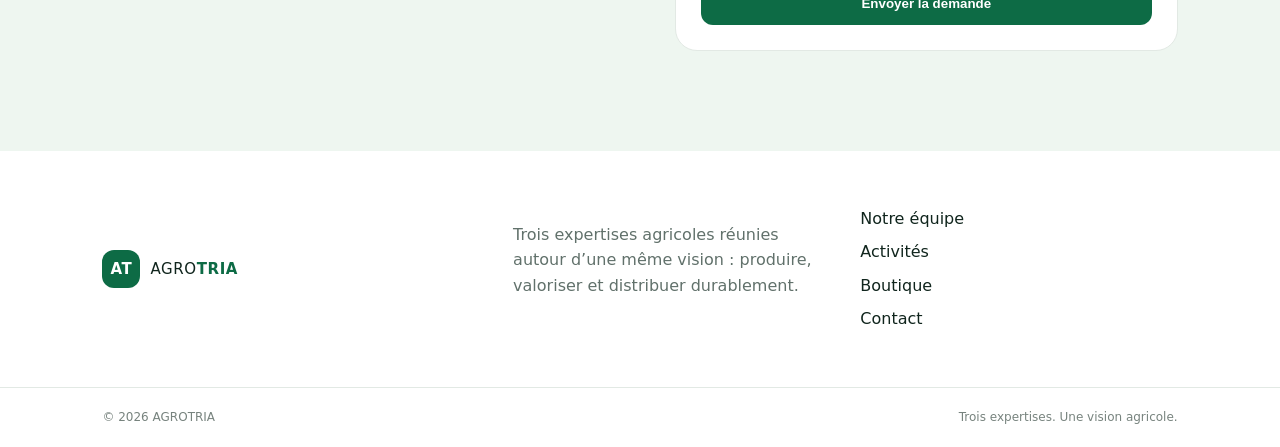
==== commit 356a5390: "Update index.html" ====
--- a/index.html
+++ b/index.html
@@ -3,6 +3,8 @@
 <head>
 <meta charset="utf-8">
 <link rel="manifest" href="manifest.json">
+<link rel="icon" type="image/png" sizes="32x32" href="favicon-32.png">
+<link rel="apple-touch-icon" href="apple-touch-icon.png">
 <meta name="viewport" content="width=device-width,initial-scale=1">
 <title>AGROTRIA | Trois expertises, une vision agricole</title>
 <meta name="description" content="AGROTRIA réunit trois expertises agricoles au Bénin : production et santé animale, pêche et aquaculture, production végétale, commercialisation, distribution et services.">
--- a/styles.css
+++ b/styles.css
@@ -1 +1,6 @@
-:root{--green:#0d6b45;--green2:#168a52;--blue:#075985;--ink:#10251d;--muted:#61716b;--bg:#f6f8f5;--white:#fff;--line:#e2e9e4}*{box-sizing:border-box}html{scroll-behavior:smooth}body{margin:0;font-family:Inter,system-ui,-apple-system,Segoe UI,sans-serif;color:var(--ink);background:var(--white);line-height:1.6}a{text-decoration:none;color:inherit}.header{height:76px;display:flex;align-items:center;justify-content:space-between;padding:0 5%;position:sticky;top:0;background:#fffffff2;backdrop-filter:blur(12px);z-index:20;border-bottom:1px solid var(--line)}.logo{display:flex;align-items:center;gap:10px;font-size:15px;letter-spacing:.04em}.logo b{color:var(--green)}.logo-mark{display:grid;place-items:center;width:38px;height:38px;border-radius:12px;background:var(--green);color:white;font-weight:900}.header nav{display:flex;gap:22px;font-size:14px;font-weight:650}.header nav a:hover{color:var(--green)}.menu{display:none;background:none;border:0;font-size:25px}.hero{min-height:680px;padding:90px 8%;display:grid;grid-template-columns:1.25fr .75fr;align-items:center;gap:40px;background:linear-gradient(120deg,#eef6f0 0%,#fff 58%,#eaf3f7 100%);position:relative;overflow:hidden}.hero:after{content:"";position:absolute;width:500px;height:500px;border-radius:50%;background:#0d6b4510;right:-120px;top:-120px}.hero-content{position:relative;z-index:1;max-width:760px}.eyebrow,.section-tag{font-size:12px;font-weight:850;letter-spacing:.16em;color:var(--green)}h1{font-size:clamp(42px,6vw,76px);line-height:1.02;letter-spacing:-.045em;margin:18px 0 24px}h2{font-size:clamp(31px,4vw,48px);line-height:1.08;letter-spacing:-.035em;margin:12px 0 18px}h3{font-size:21px;margin:10px 0}.hero p{font-size:18px;color:var(--muted);max-width:650px}.actions{display:flex;gap:12px;flex-wrap:wrap;margin-top:30px}.btn{display:inline-flex;justify-content:center;align-items:center;padding:13px 20px;border-radius:12px;border:1px solid transparent;font-weight:800;cursor:pointer}.primary{background:var(--green);color:#fff}.primary:hover{background:#095738}.ghost{border-color:#b7c9c0;background:#fff}.hero-card{background:#0d6b45;color:white;border-radius:28px;padding:45px;min-height:300px;display:flex;flex-direction:column;justify-content:flex-end;box-shadow:0 25px 60px #0d6b4520;position:relative;z-index:1}.hero-card span{opacity:.75;text-transform:uppercase;font-size:11px;letter-spacing:.15em}.hero-card strong{font-size:42px;line-height:1.02;margin-top:15px}.stats{padding:32px 8%;display:grid;grid-template-columns:repeat(4,1fr);gap:20px;border-bottom:1px solid var(--line)}.stats div{display:flex;flex-direction:column}.stats strong{font-size:34px;color:var(--green)}.stats span{color:var(--muted);font-size:13px}.stats small{grid-column:1/-1;color:#89958f;font-size:11px}.section{padding:100px 8%}.light{background:var(--bg)}.split{display:grid;grid-template-columns:1fr 1fr;gap:80px;align-items:start}.split p{color:var(--muted);font-size:17px}.text-link{color:var(--green);font-weight:850}.section-head{display:flex;justify-content:space-between;gap:40px;margin-bottom:40px}.section-head>p{max-width:420px;color:var(--muted)}.cards{display:grid;grid-template-columns:repeat(3,1fr);gap:18px}.cards article{background:white;border:1px solid var(--line);border-radius:20px;padding:28px;transition:.25s}.cards article:hover{transform:translateY(-4px);box-shadow:0 16px 40px #10251d10}.icon{font-size:34px}.cards p,.articles p{color:var(--muted)}.shopbar{display:flex;gap:10px;margin-bottom:25px}.shopbar input,.shopbar select,form input,form textarea{width:100%;border:1px solid #cfdad4;border-radius:11px;padding:13px;background:white;font:inherit}.shopbar select{max-width:230px}.cart-btn{border:0;border-radius:11px;padding:0 18px;background:var(--ink);color:#fff;font-weight:800}.cart-btn b{background:var(--green2);border-radius:20px;padding:2px 7px;margin-left:5px}.products{display:grid;grid-template-columns:repeat(3,1fr);gap:18px}.product{border:1px solid var(--line);border-radius:18px;overflow:hidden;background:white}.product-visual{height:190px;background:linear-gradient(135deg,#e8f3eb,#dfeff4);display:grid;place-items:center;font-size:62px}.product-body{padding:20px}.badge{font-size:10px;color:var(--green);font-weight:850;text-transform:uppercase;letter-spacing:.12em}.price{font-size:20px;font-weight:900;margin:12px 0}.product button{width:100%;border:0;border-radius:10px;padding:11px;background:var(--green);color:white;font-weight:800;cursor:pointer}.steps{list-style:none;padding:0}.steps li{padding:13px 0;border-bottom:1px solid var(--line)}.steps b{color:var(--green);margin-right:12px}.articles{display:grid;grid-template-columns:repeat(3,1fr);gap:18px}.articles article{border-top:3px solid var(--green);padding:22px;background:#fff}.articles span{font-size:10px;color:var(--blue);font-weight:900;letter-spacing:.12em}.contact{background:#eef6f0;display:grid;grid-template-columns:1fr 1fr;gap:70px}.contact-info{display:grid;gap:12px;margin-top:25px;font-weight:750}.contact-info a:hover{color:var(--green)}form{background:#fff;border:1px solid var(--line);border-radius:22px;padding:25px;display:grid;gap:15px}label{font-size:13px;font-weight:750;display:grid;gap:6px}textarea{resize:vertical}.footer-main{padding:55px 8%;display:grid;grid-template-columns:1.2fr 1fr 1fr;gap:30px;border-bottom:1px solid var(--line)}.footer-main p{color:var(--muted)}.footer-main>div{display:grid;gap:8px;align-content:start}.footer-main>div a:hover{color:var(--green)}.footer-bottom{padding:20px 8%;display:flex;justify-content:space-between;gap:20px;color:#77837e;font-size:12px}.modal{display:none;position:fixed;inset:0;background:#10251d88;z-index:50;padding:20px;align-items:center;justify-content:center}.modal.show{display:flex}.modal-box{background:white;border-radius:22px;padding:28px;width:min(560px,100%);max-height:85vh;overflow:auto;position:relative}.close{position:absolute;right:18px;top:12px;border:0;background:none;font-size:30px}.cart-row{display:flex;justify-content:space-between;gap:15px;padding:13px 0;border-bottom:1px solid var(--line)}.total{padding:20px 0;font-size:18px}.full{width:100%}@media(max-width:800px){.header{padding:0 5%;}.header nav{display:none;position:absolute;top:76px;left:0;right:0;background:white;padding:20px 6%;border-bottom:1px solid var(--line);flex-direction:column}.header nav.open{display:flex}.menu{display:block}.hero{grid-template-columns:1fr;min-height:auto;padding:75px 7%}.hero-card{min-height:230px}.stats{grid-template-columns:repeat(2,1fr)}.section{padding:70px 7%}.split,.contact{grid-template-columns:1fr;gap:30px}.cards,.products,.articles{grid-template-columns:1fr 1fr}.section-head{display:block}.shopbar{flex-wrap:wrap}.shopbar select{max-width:none}.cart-btn{height:48px}.footer-main{grid-template-columns:1fr}.footer-bottom{display:block}.footer-bottom span{display:block;margin:5px 0}}@media(max-width:500px){h1{font-size:43px}.cards,.products,.articles{grid-template-columns:1fr}.hero-card strong{font-size:35px}.stats{padding:25px 7%}}
+:root{--green:#0d6b45;--green2:#168a52;--blue:#075985;--ink:#10251d;--muted:#61716b;--bg:#f6f8f5;--white:#fff;--line:#e2e9e4}*{box-sizing:border-box}html{scroll-behavior:smooth}body{margin:0;font-family:Inter,system-ui,-apple-system,Segoe UI,sans-serif;color:var(--ink);background:var(--white);line-height:1.6}a{text-decoration:none;color:inherit}.header{height:76px;display:flex;align-items:center;justify-content:space-between;padding:0 5%;position:sticky;top:0;background:#fffffff2;backdrop-filter:blur(12px);z-index:20;border-bottom:1px solid var(--line)}.logo{display:flex;align-items:center;gap:10px;font-size:15px;letter-spacing:.04em}.logo b{color:var(--green)}.logo-mark{display:grid;place-items:center;width:38px;height:38px;border-radius:12px;background:var(--green);color:white;font-weight:900}.logo-image {
+  width: 42px;
+  height: 42px;
+  object-fit: contain;
+  display: block;
+}.header nav{display:flex;gap:22px;font-size:14px;font-weight:650}.header nav a:hover{color:var(--green)}.menu{display:none;background:none;border:0;font-size:25px}.hero{min-height:680px;padding:90px 8%;display:grid;grid-template-columns:1.25fr .75fr;align-items:center;gap:40px;background:linear-gradient(120deg,#eef6f0 0%,#fff 58%,#eaf3f7 100%);position:relative;overflow:hidden}.hero:after{content:"";position:absolute;width:500px;height:500px;border-radius:50%;background:#0d6b4510;right:-120px;top:-120px}.hero-content{position:relative;z-index:1;max-width:760px}.eyebrow,.section-tag{font-size:12px;font-weight:850;letter-spacing:.16em;color:var(--green)}h1{font-size:clamp(42px,6vw,76px);line-height:1.02;letter-spacing:-.045em;margin:18px 0 24px}h2{font-size:clamp(31px,4vw,48px);line-height:1.08;letter-spacing:-.035em;margin:12px 0 18px}h3{font-size:21px;margin:10px 0}.hero p{font-size:18px;color:var(--muted);max-width:650px}.actions{display:flex;gap:12px;flex-wrap:wrap;margin-top:30px}.btn{display:inline-flex;justify-content:center;align-items:center;padding:13px 20px;border-radius:12px;border:1px solid transparent;font-weight:800;cursor:pointer}.primary{background:var(--green);color:#fff}.primary:hover{background:#095738}.ghost{border-color:#b7c9c0;background:#fff}.hero-card{background:#0d6b45;color:white;border-radius:28px;padding:45px;min-height:300px;display:flex;flex-direction:column;justify-content:flex-end;box-shadow:0 25px 60px #0d6b4520;position:relative;z-index:1}.hero-card span{opacity:.75;text-transform:uppercase;font-size:11px;letter-spacing:.15em}.hero-card strong{font-size:42px;line-height:1.02;margin-top:15px}.stats{padding:32px 8%;display:grid;grid-template-columns:repeat(4,1fr);gap:20px;border-bottom:1px solid var(--line)}.stats div{display:flex;flex-direction:column}.stats strong{font-size:34px;color:var(--green)}.stats span{color:var(--muted);font-size:13px}.stats small{grid-column:1/-1;color:#89958f;font-size:11px}.section{padding:100px 8%}.light{background:var(--bg)}.split{display:grid;grid-template-columns:1fr 1fr;gap:80px;align-items:start}.split p{color:var(--muted);font-size:17px}.text-link{color:var(--green);font-weight:850}.section-head{display:flex;justify-content:space-between;gap:40px;margin-bottom:40px}.section-head>p{max-width:420px;color:var(--muted)}.cards{display:grid;grid-template-columns:repeat(3,1fr);gap:18px}.cards article{background:white;border:1px solid var(--line);border-radius:20px;padding:28px;transition:.25s}.cards article:hover{transform:translateY(-4px);box-shadow:0 16px 40px #10251d10}.icon{font-size:34px}.cards p,.articles p{color:var(--muted)}.shopbar{display:flex;gap:10px;margin-bottom:25px}.shopbar input,.shopbar select,form input,form textarea{width:100%;border:1px solid #cfdad4;border-radius:11px;padding:13px;background:white;font:inherit}.shopbar select{max-width:230px}.cart-btn{border:0;border-radius:11px;padding:0 18px;background:var(--ink);color:#fff;font-weight:800}.cart-btn b{background:var(--green2);border-radius:20px;padding:2px 7px;margin-left:5px}.products{display:grid;grid-template-columns:repeat(3,1fr);gap:18px}.product{border:1px solid var(--line);border-radius:18px;overflow:hidden;background:white}.product-visual{height:190px;background:linear-gradient(135deg,#e8f3eb,#dfeff4);display:grid;place-items:center;font-size:62px}.product-body{padding:20px}.badge{font-size:10px;color:var(--green);font-weight:850;text-transform:uppercase;letter-spacing:.12em}.price{font-size:20px;font-weight:900;margin:12px 0}.product button{width:100%;border:0;border-radius:10px;padding:11px;background:var(--green);color:white;font-weight:800;cursor:pointer}.steps{list-style:none;padding:0}.steps li{padding:13px 0;border-bottom:1px solid var(--line)}.steps b{color:var(--green);margin-right:12px}.articles{display:grid;grid-template-columns:repeat(3,1fr);gap:18px}.articles article{border-top:3px solid var(--green);padding:22px;background:#fff}.articles span{font-size:10px;color:var(--blue);font-weight:900;letter-spacing:.12em}.contact{background:#eef6f0;display:grid;grid-template-columns:1fr 1fr;gap:70px}.contact-info{display:grid;gap:12px;margin-top:25px;font-weight:750}.contact-info a:hover{color:var(--green)}form{background:#fff;border:1px solid var(--line);border-radius:22px;padding:25px;display:grid;gap:15px}label{font-size:13px;font-weight:750;display:grid;gap:6px}textarea{resize:vertical}.footer-main{padding:55px 8%;display:grid;grid-template-columns:1.2fr 1fr 1fr;gap:30px;border-bottom:1px solid var(--line)}.footer-main p{color:var(--muted)}.footer-main>div{display:grid;gap:8px;align-content:start}.footer-main>div a:hover{color:var(--green)}.footer-bottom{padding:20px 8%;display:flex;justify-content:space-between;gap:20px;color:#77837e;font-size:12px}.modal{display:none;position:fixed;inset:0;background:#10251d88;z-index:50;padding:20px;align-items:center;justify-content:center}.modal.show{display:flex}.modal-box{background:white;border-radius:22px;padding:28px;width:min(560px,100%);max-height:85vh;overflow:auto;position:relative}.close{position:absolute;right:18px;top:12px;border:0;background:none;font-size:30px}.cart-row{display:flex;justify-content:space-between;gap:15px;padding:13px 0;border-bottom:1px solid var(--line)}.total{padding:20px 0;font-size:18px}.full{width:100%}@media(max-width:800px){.header{padding:0 5%;}.header nav{display:none;position:absolute;top:76px;left:0;right:0;background:white;padding:20px 6%;border-bottom:1px solid var(--line);flex-direction:column}.header nav.open{display:flex}.menu{display:block}.hero{grid-template-columns:1fr;min-height:auto;padding:75px 7%}.hero-card{min-height:230px}.stats{grid-template-columns:repeat(2,1fr)}.section{padding:70px 7%}.split,.contact{grid-template-columns:1fr;gap:30px}.cards,.products,.articles{grid-template-columns:1fr 1fr}.section-head{display:block}.shopbar{flex-wrap:wrap}.shopbar select{max-width:none}.cart-btn{height:48px}.footer-main{grid-template-columns:1fr}.footer-bottom{display:block}.footer-bottom span{display:block;margin:5px 0}}@media(max-width:500px){h1{font-size:43px}.cards,.products,.articles{grid-template-columns:1fr}.hero-card strong{font-size:35px}.stats{padding:25px 7%}}
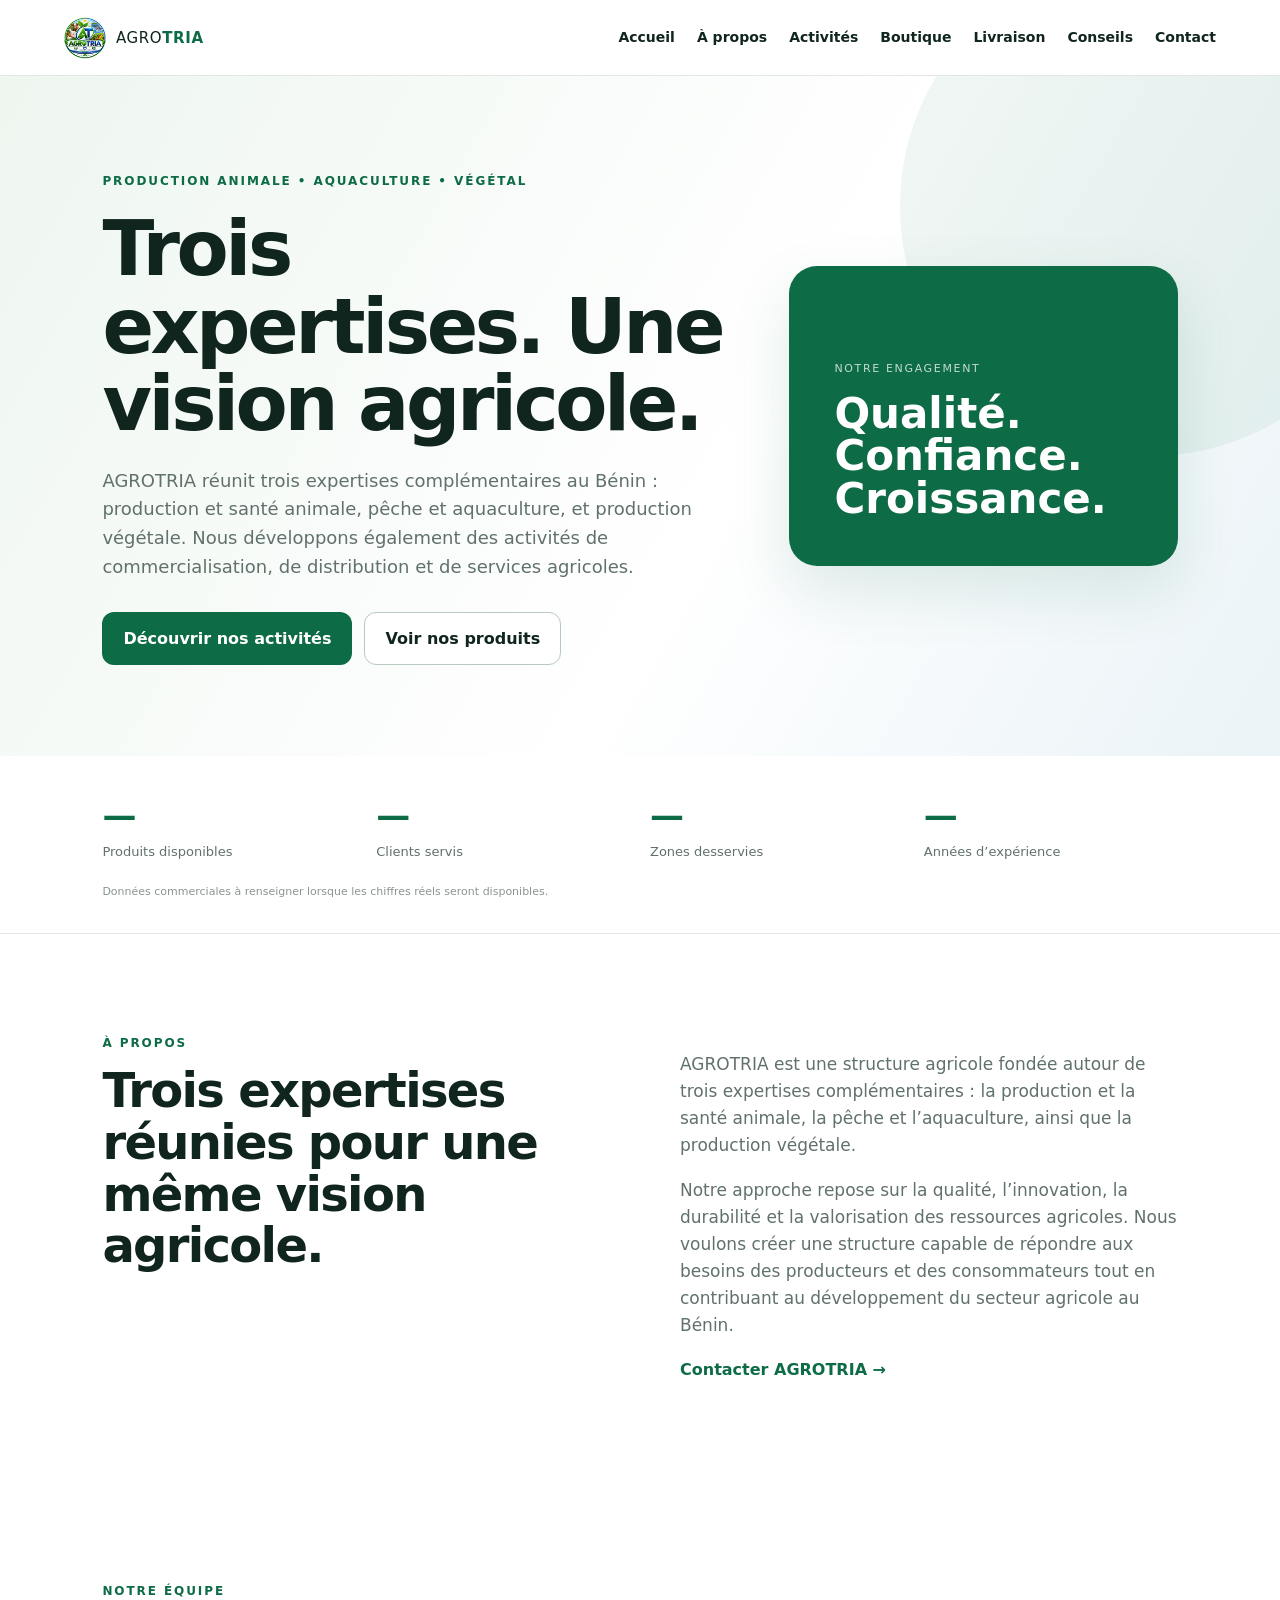
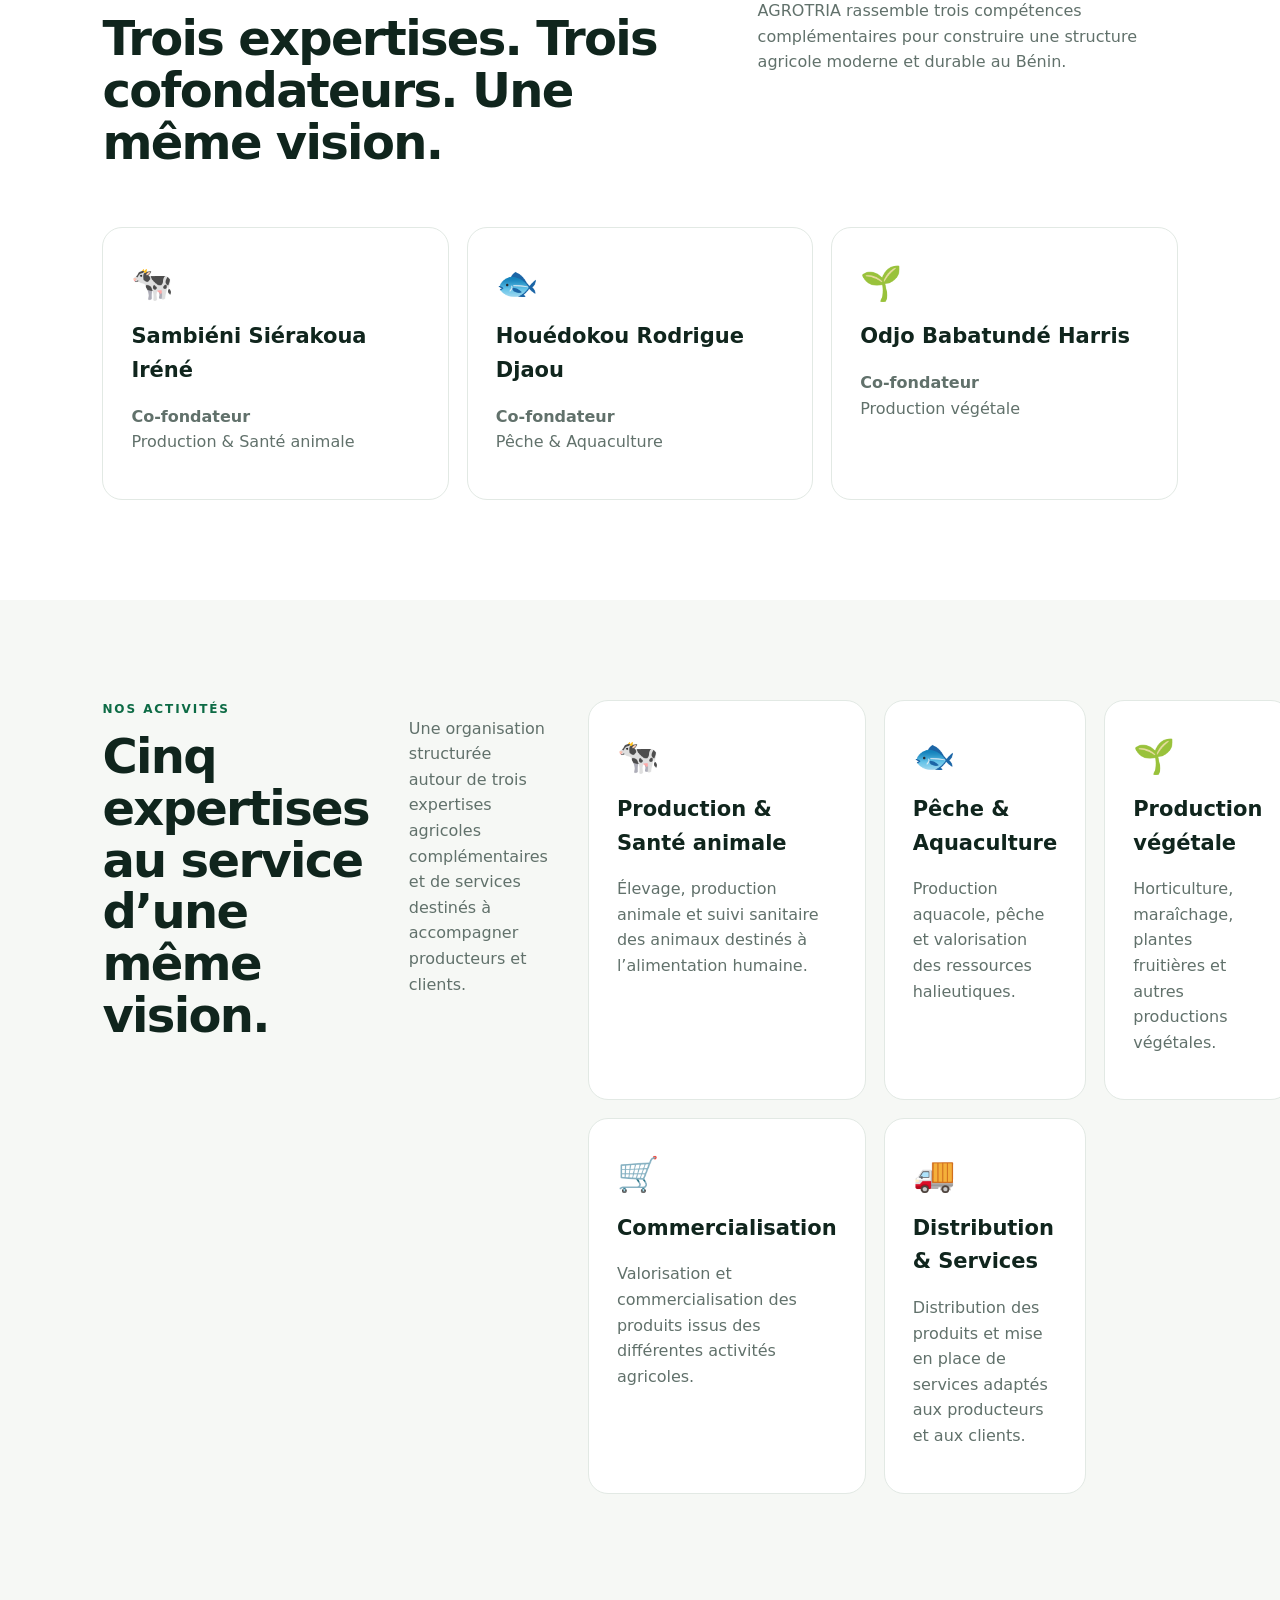
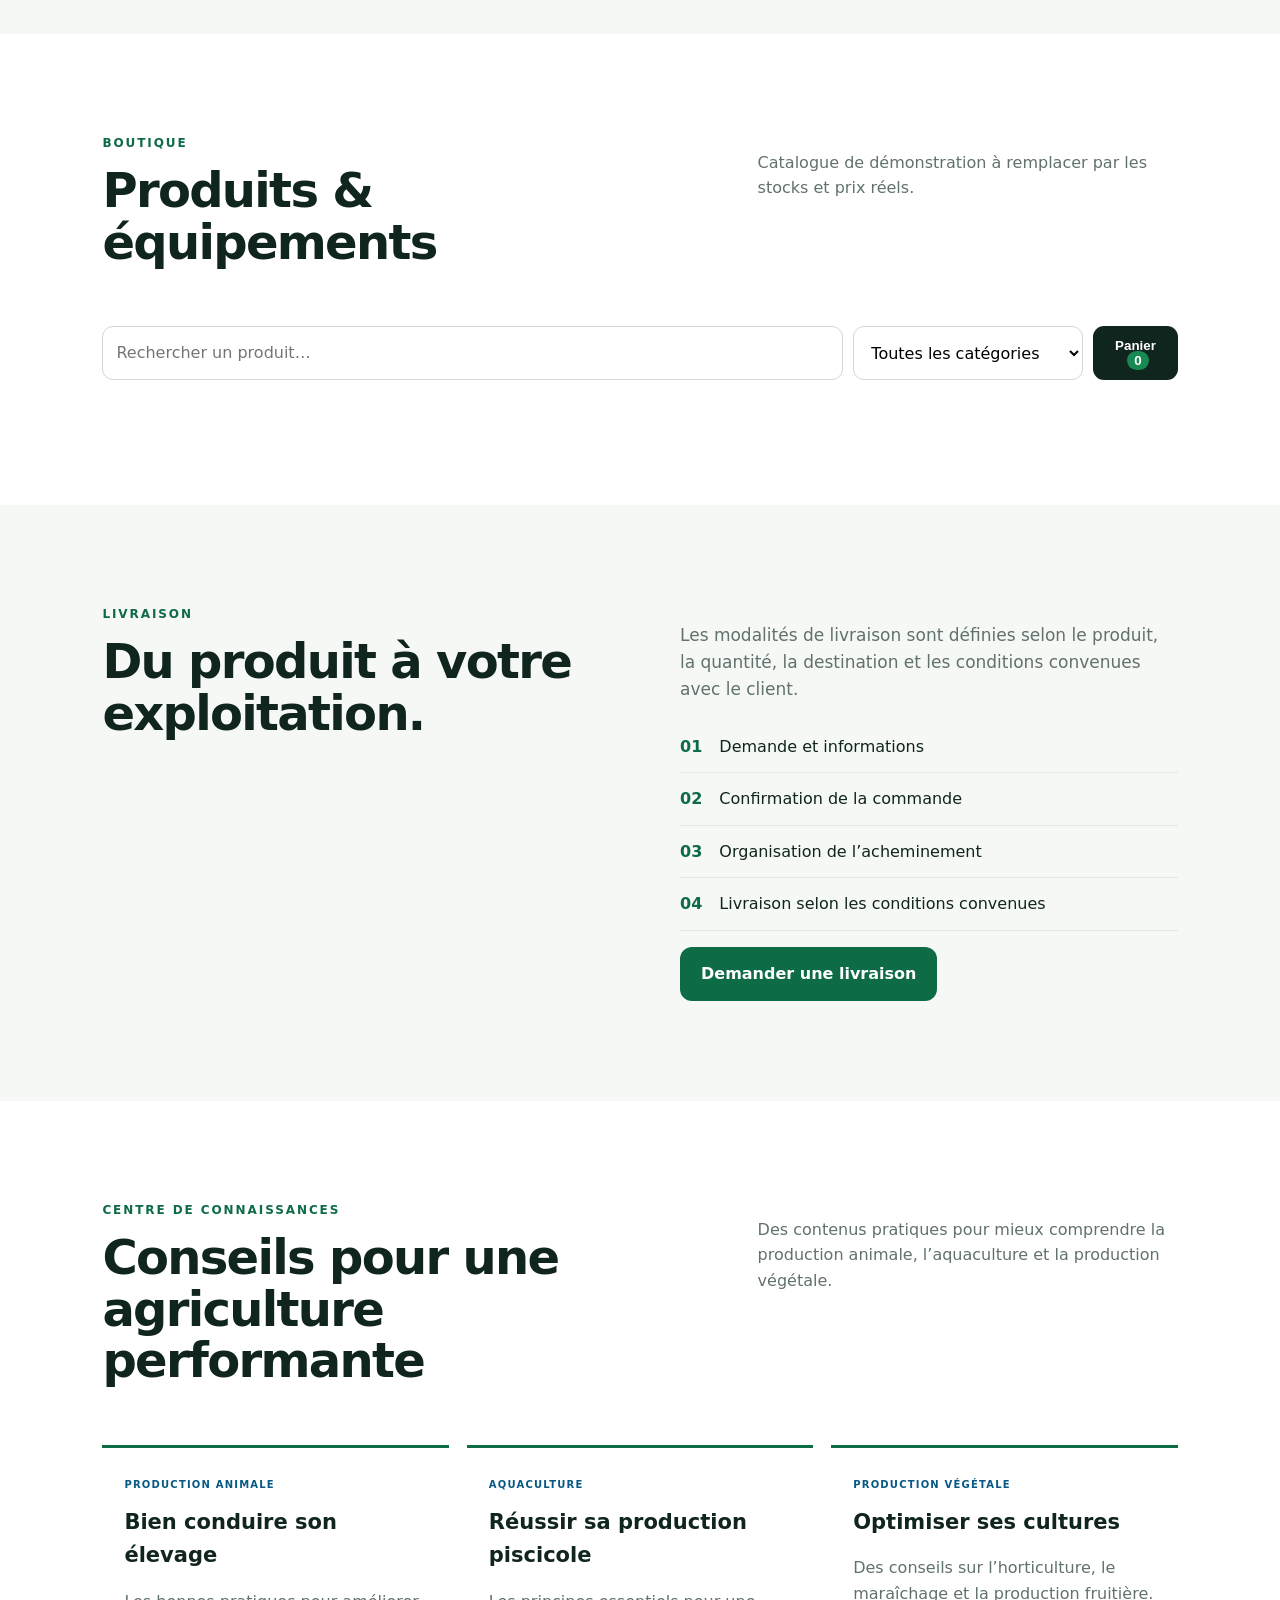
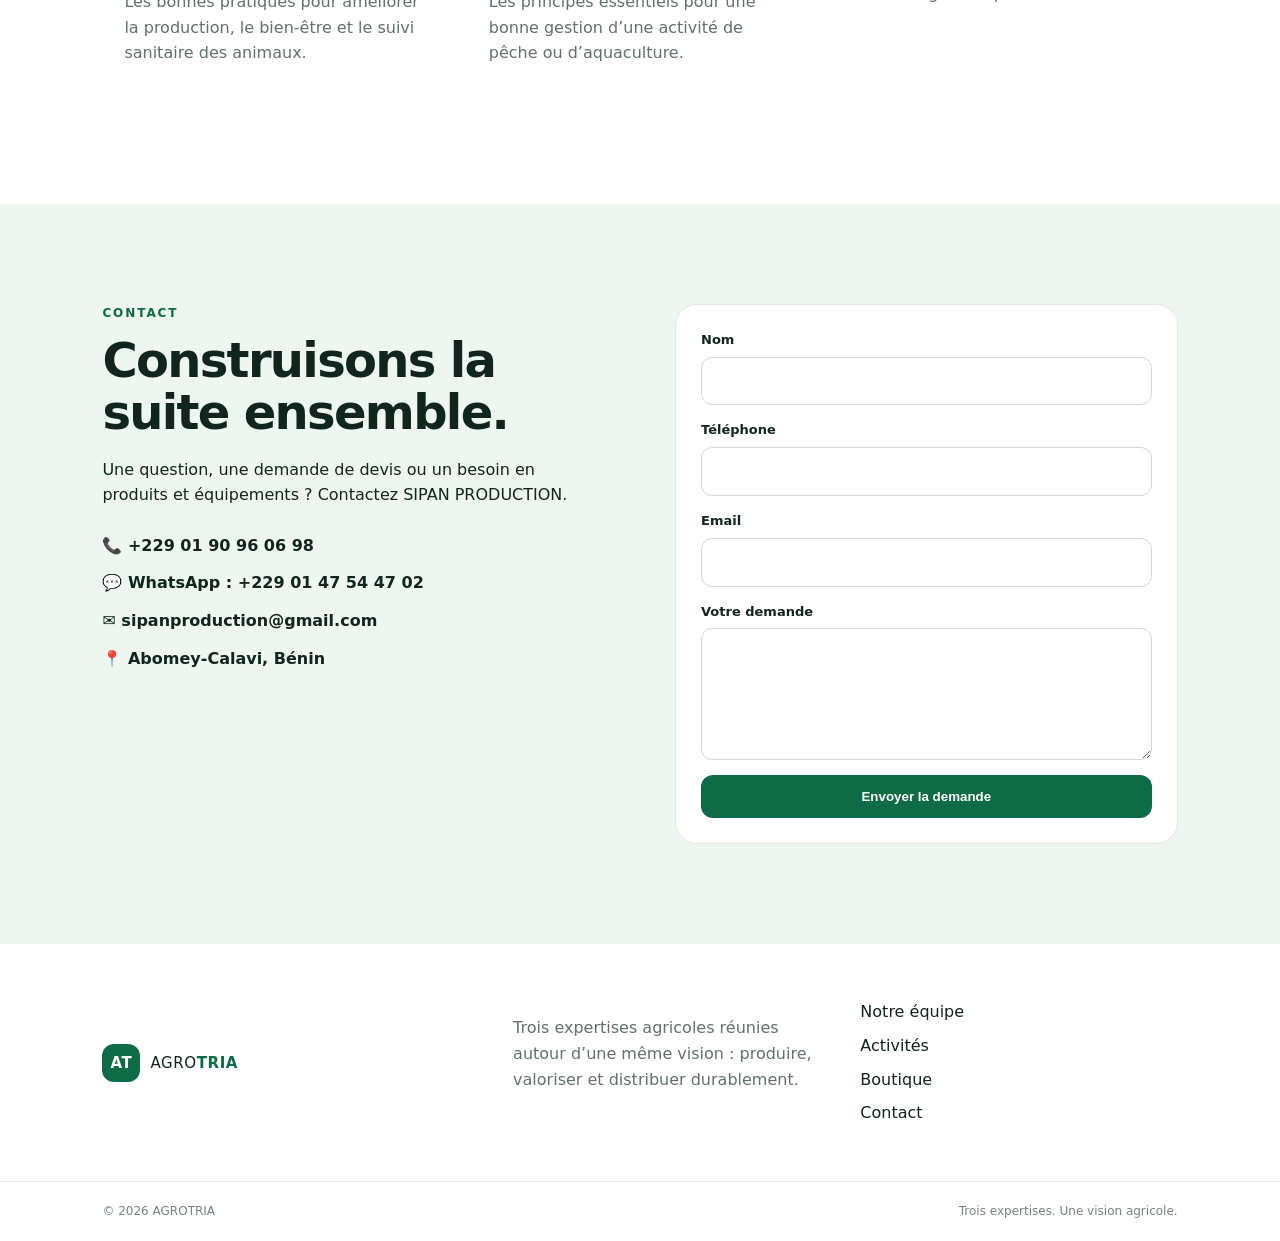
==== commit 2889c35a: "Update index.html" ====
--- a/index.html
+++ b/index.html
@@ -17,9 +17,14 @@
 <header class="header">
   <a class="logo" href="#accueil"><img src="agrotria-logo.png" alt="AGROTRIA" class="logo-image"><span>AGRO<b>TRIA</b></span></a>
   <nav id="nav">
-    <a href="#accueil">Accueil</a><a href="#apropos">À propos</a><a href="#activites">Activités</a>
-    <a href="#boutique">Boutique</a><a href="#livraison">Livraison</a><a href="#blog">Conseils</a><a href="#contact">Contact</a>
-  </nav>
+  <a href="index.html">Accueil</a>
+  <a href="a-propos.html">À propos</a>
+  <a href="activites.html">Activités</a>
+  <a href="boutique.html">Boutique</a>
+  <a href="livraison.html">Livraison</a>
+  <a href="blog.html">Conseils</a>
+  <a href="contact.html">Contact</a>
+</nav>
   <button class="menu" aria-label="Ouvrir le menu" onclick="toggleMenu()">☰</button>
 </header>
 
@@ -190,5 +195,14 @@
 
 <div id="cart" class="modal"><div class="modal-box"><button class="close" onclick="closeCart()">×</button><h2>Votre panier</h2><div id="cartItems"></div><div class="total">Total : <strong id="total">0 FCFA</strong></div><button class="btn primary full" onclick="checkoutWhatsApp()">Commander via WhatsApp</button></div></div>
 <script src="script.js"></script>
+
+<script>
+if ("serviceWorker" in navigator) {
+  window.addEventListener("load", () => {
+    navigator.serviceWorker.register("./service-worker.js");
+  });
+}
+</script>
+
 </body>
 </html>
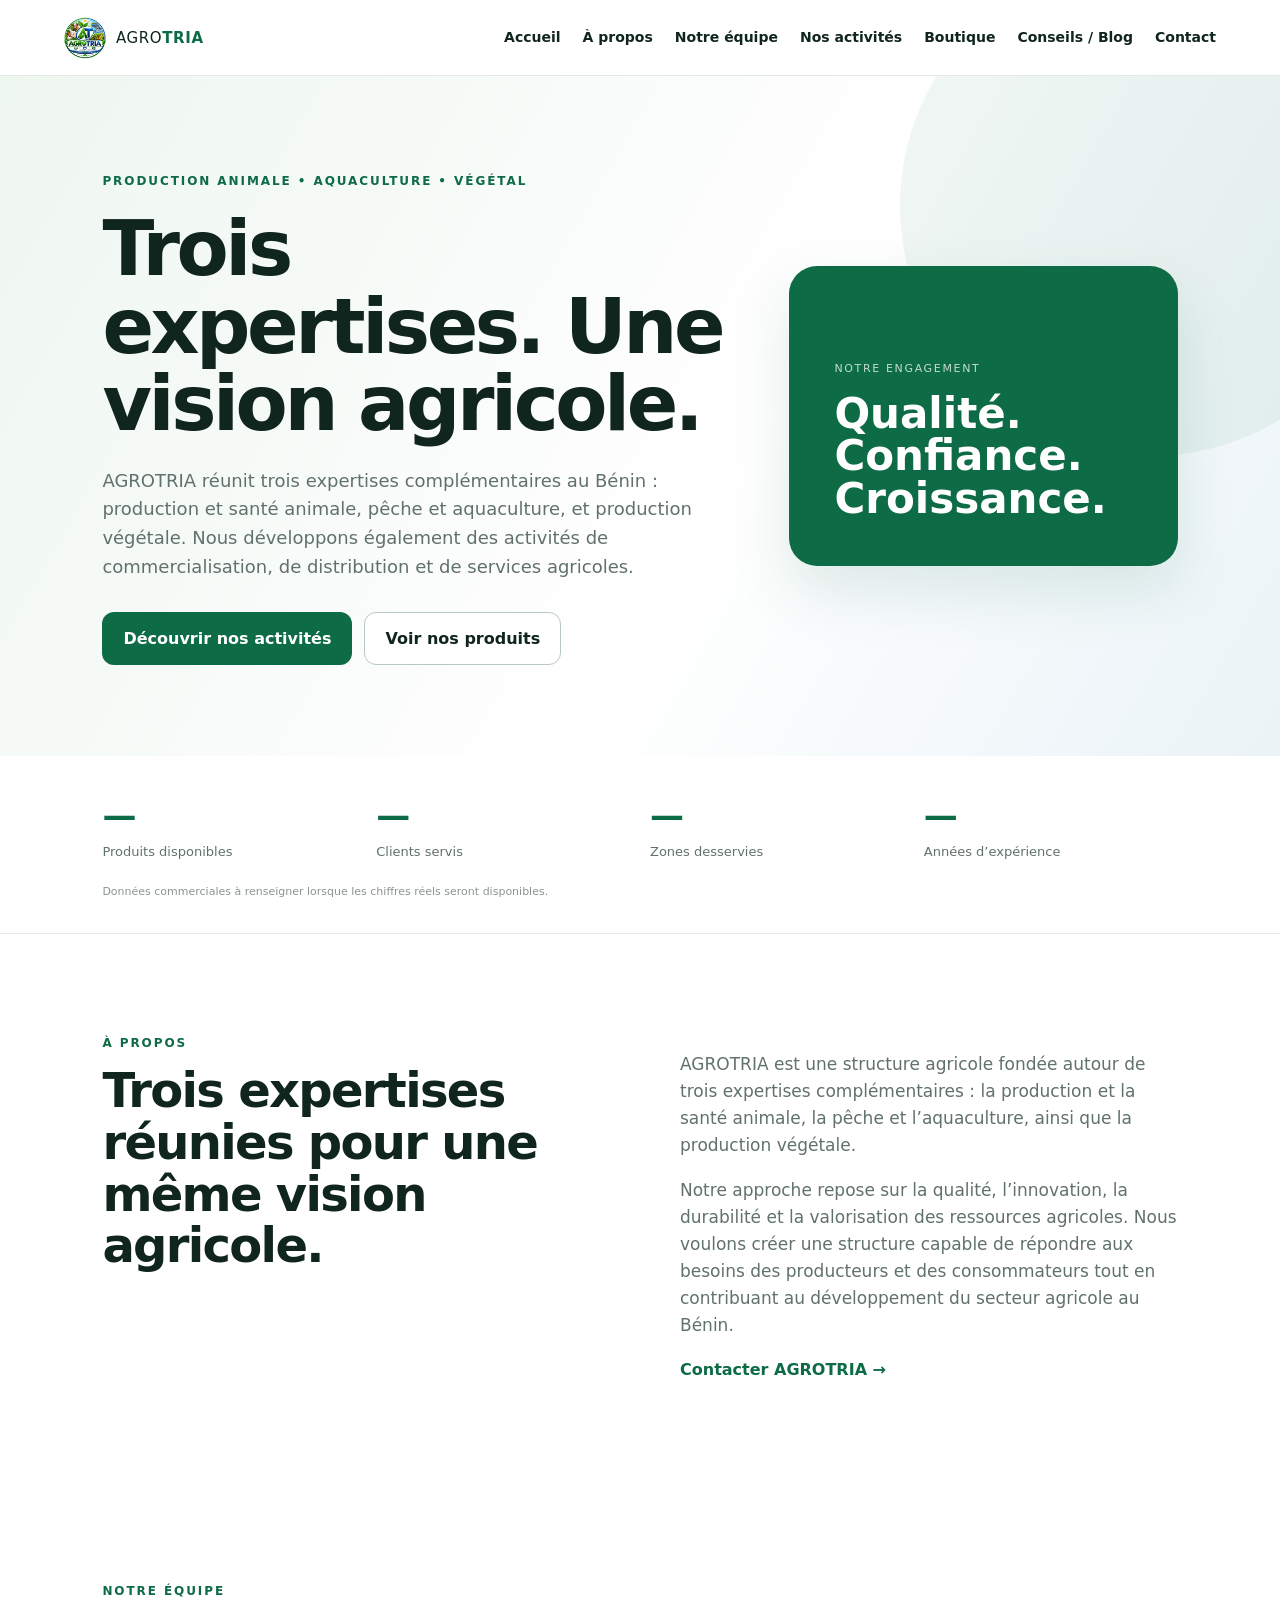
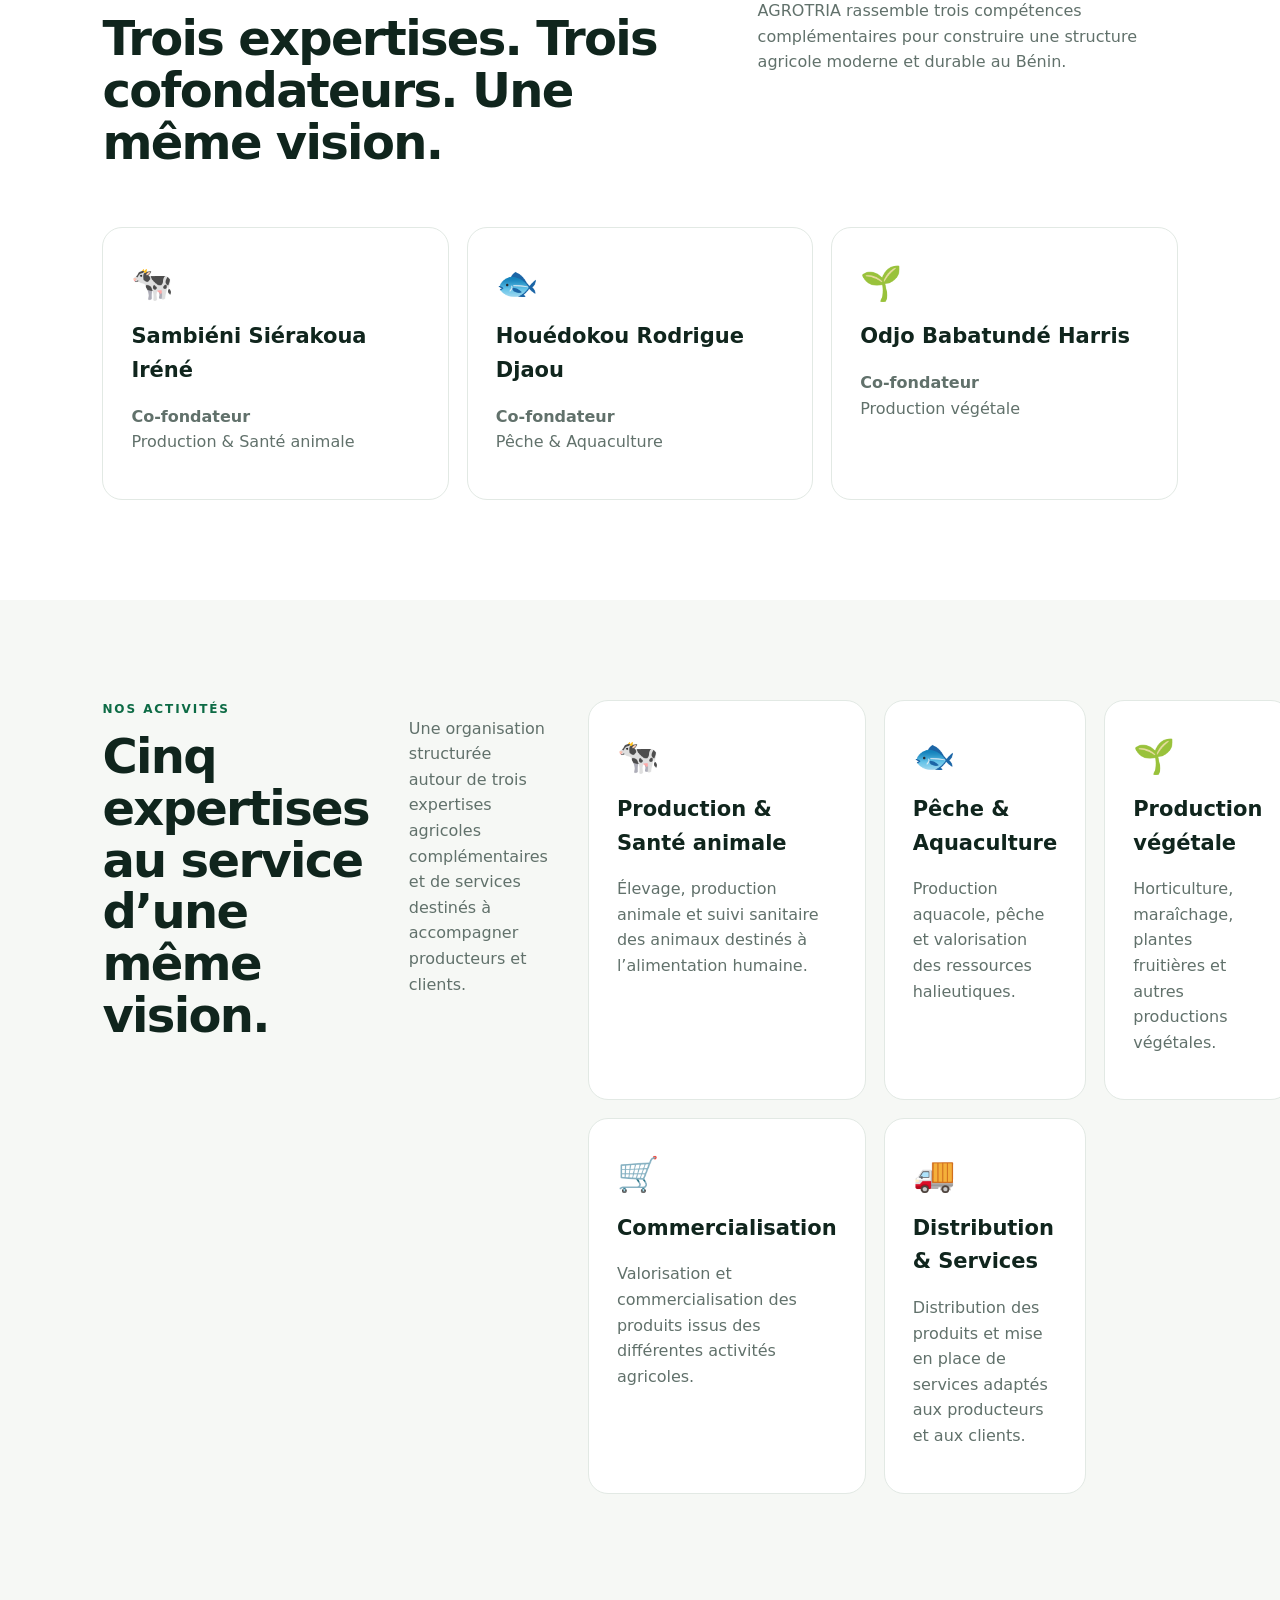
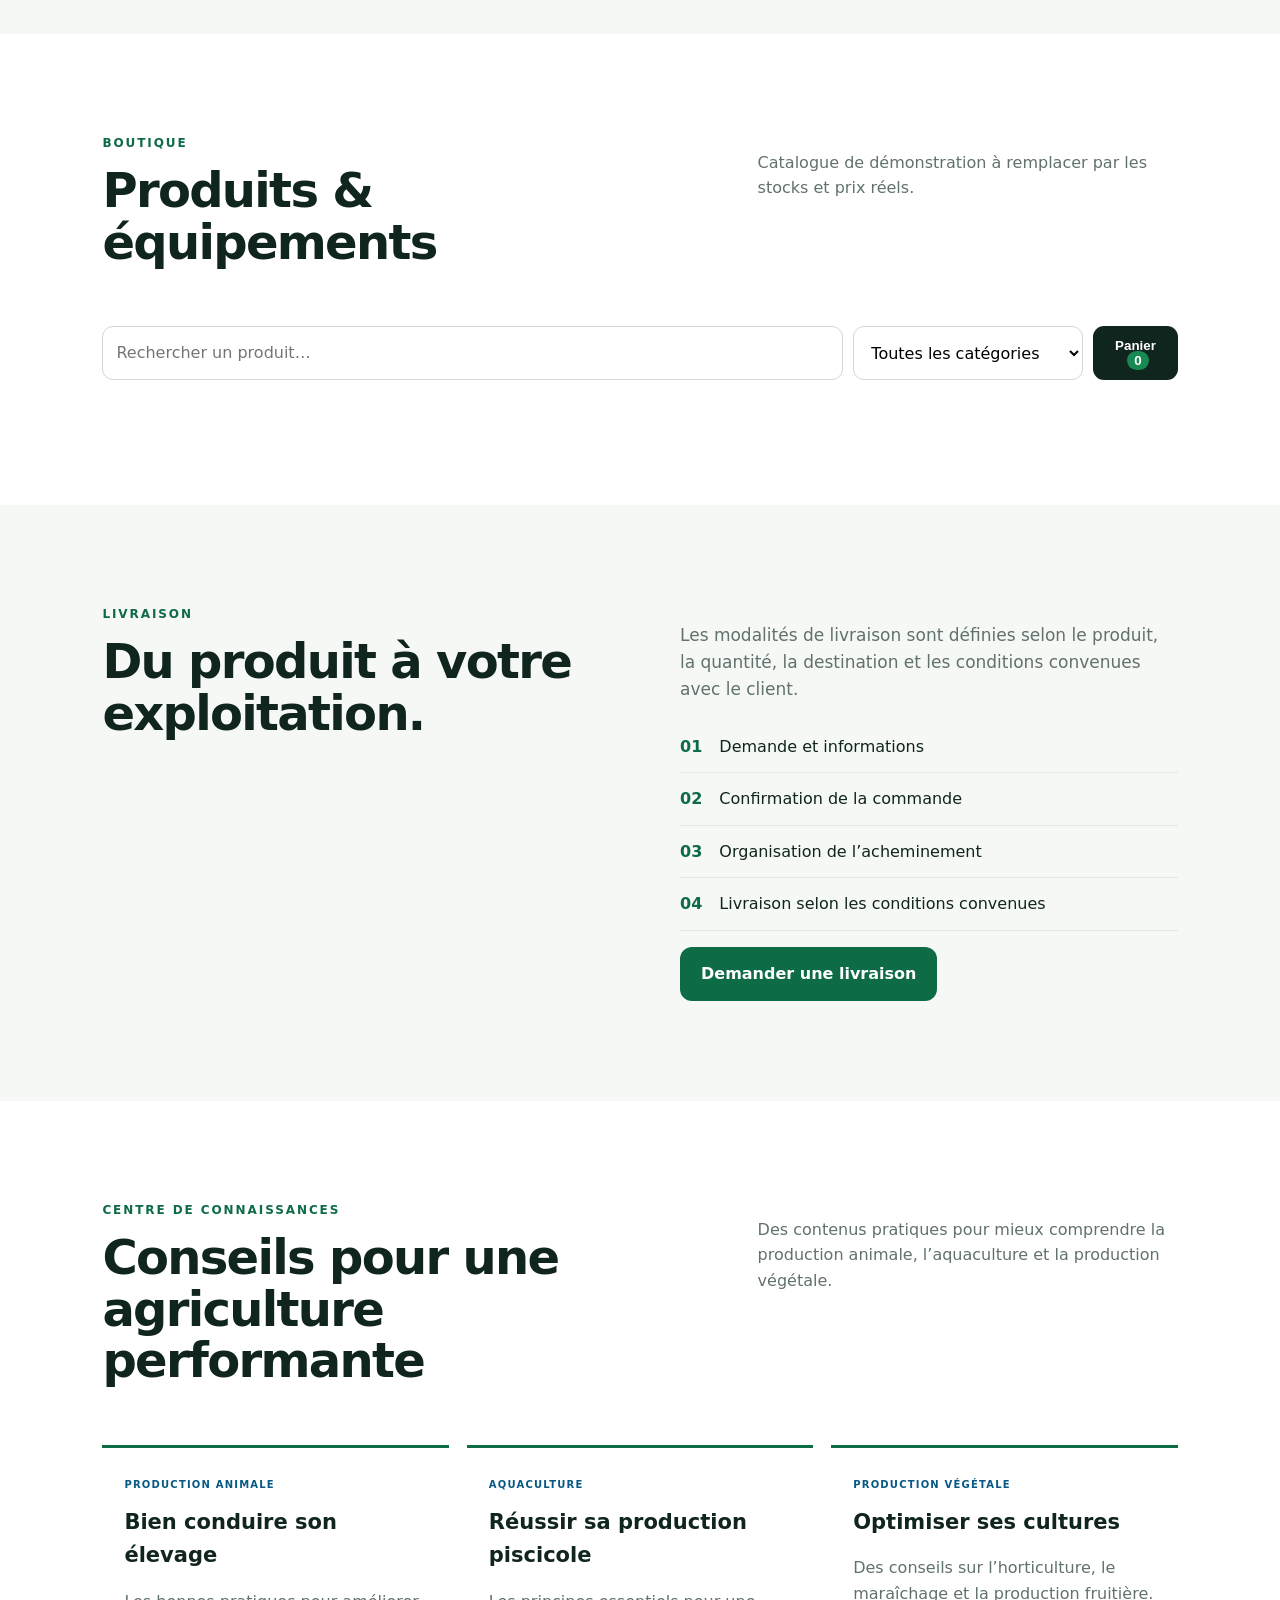
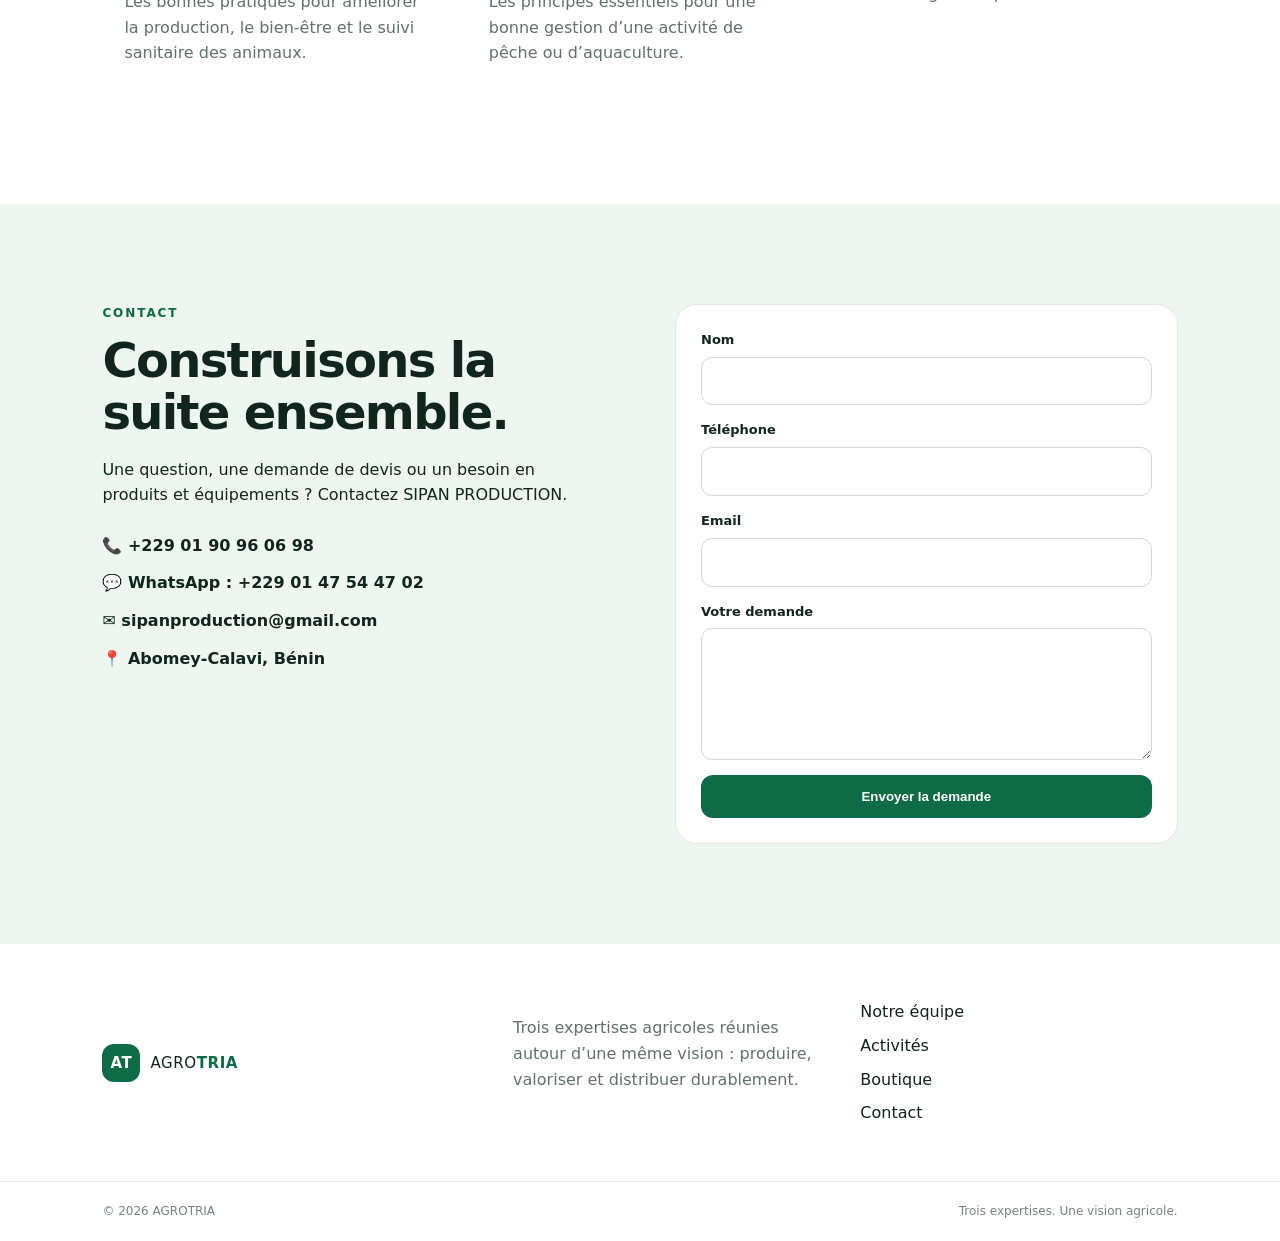
==== commit 52c95c68: "Update index.html" ====
--- a/index.html
+++ b/index.html
@@ -19,10 +19,10 @@
   <nav id="nav">
   <a href="index.html">Accueil</a>
   <a href="a-propos.html">À propos</a>
-  <a href="activites.html">Activités</a>
+  <a href="equipe.html">Notre équipe</a>
+  <a href="activites.html">Nos activités</a>
   <a href="boutique.html">Boutique</a>
-  <a href="livraison.html">Livraison</a>
-  <a href="blog.html">Conseils</a>
+  <a href="blog.html">Conseils / Blog</a>
   <a href="contact.html">Contact</a>
 </nav>
   <button class="menu" aria-label="Ouvrir le menu" onclick="toggleMenu()">☰</button>
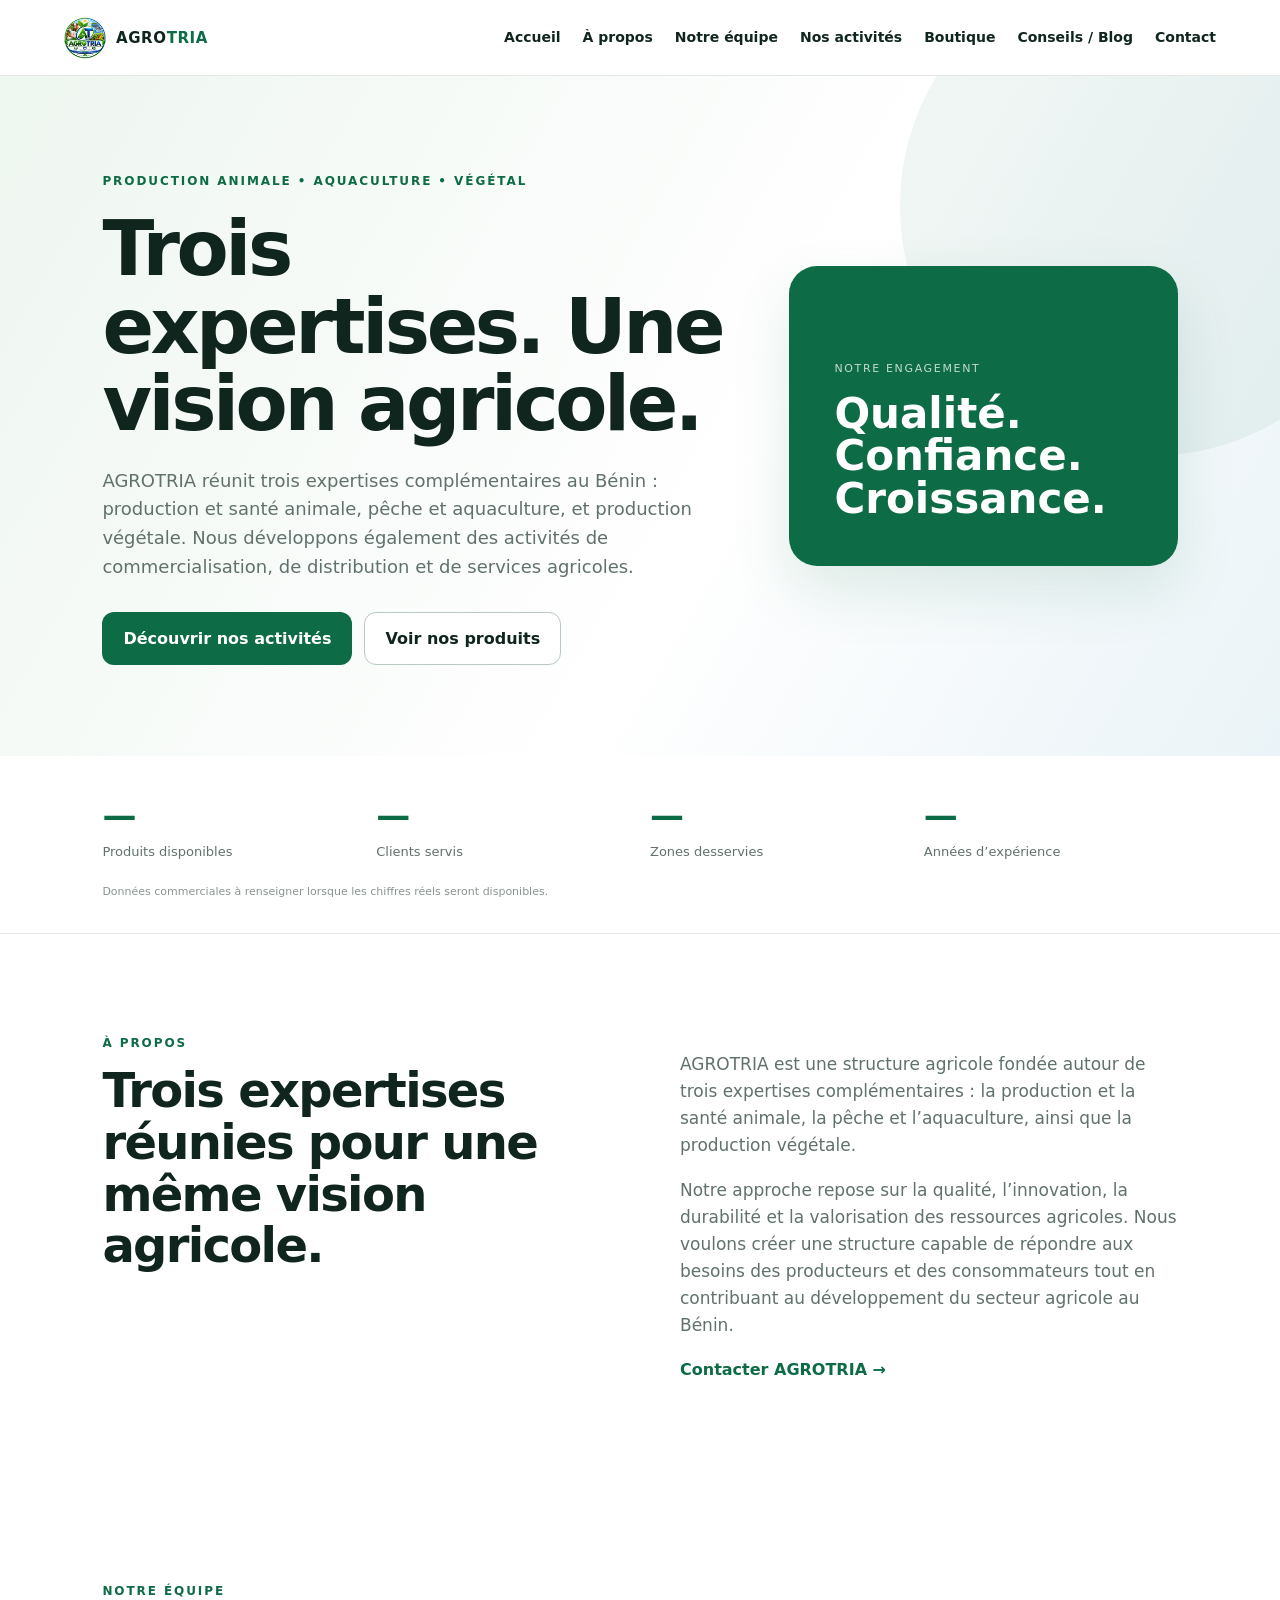
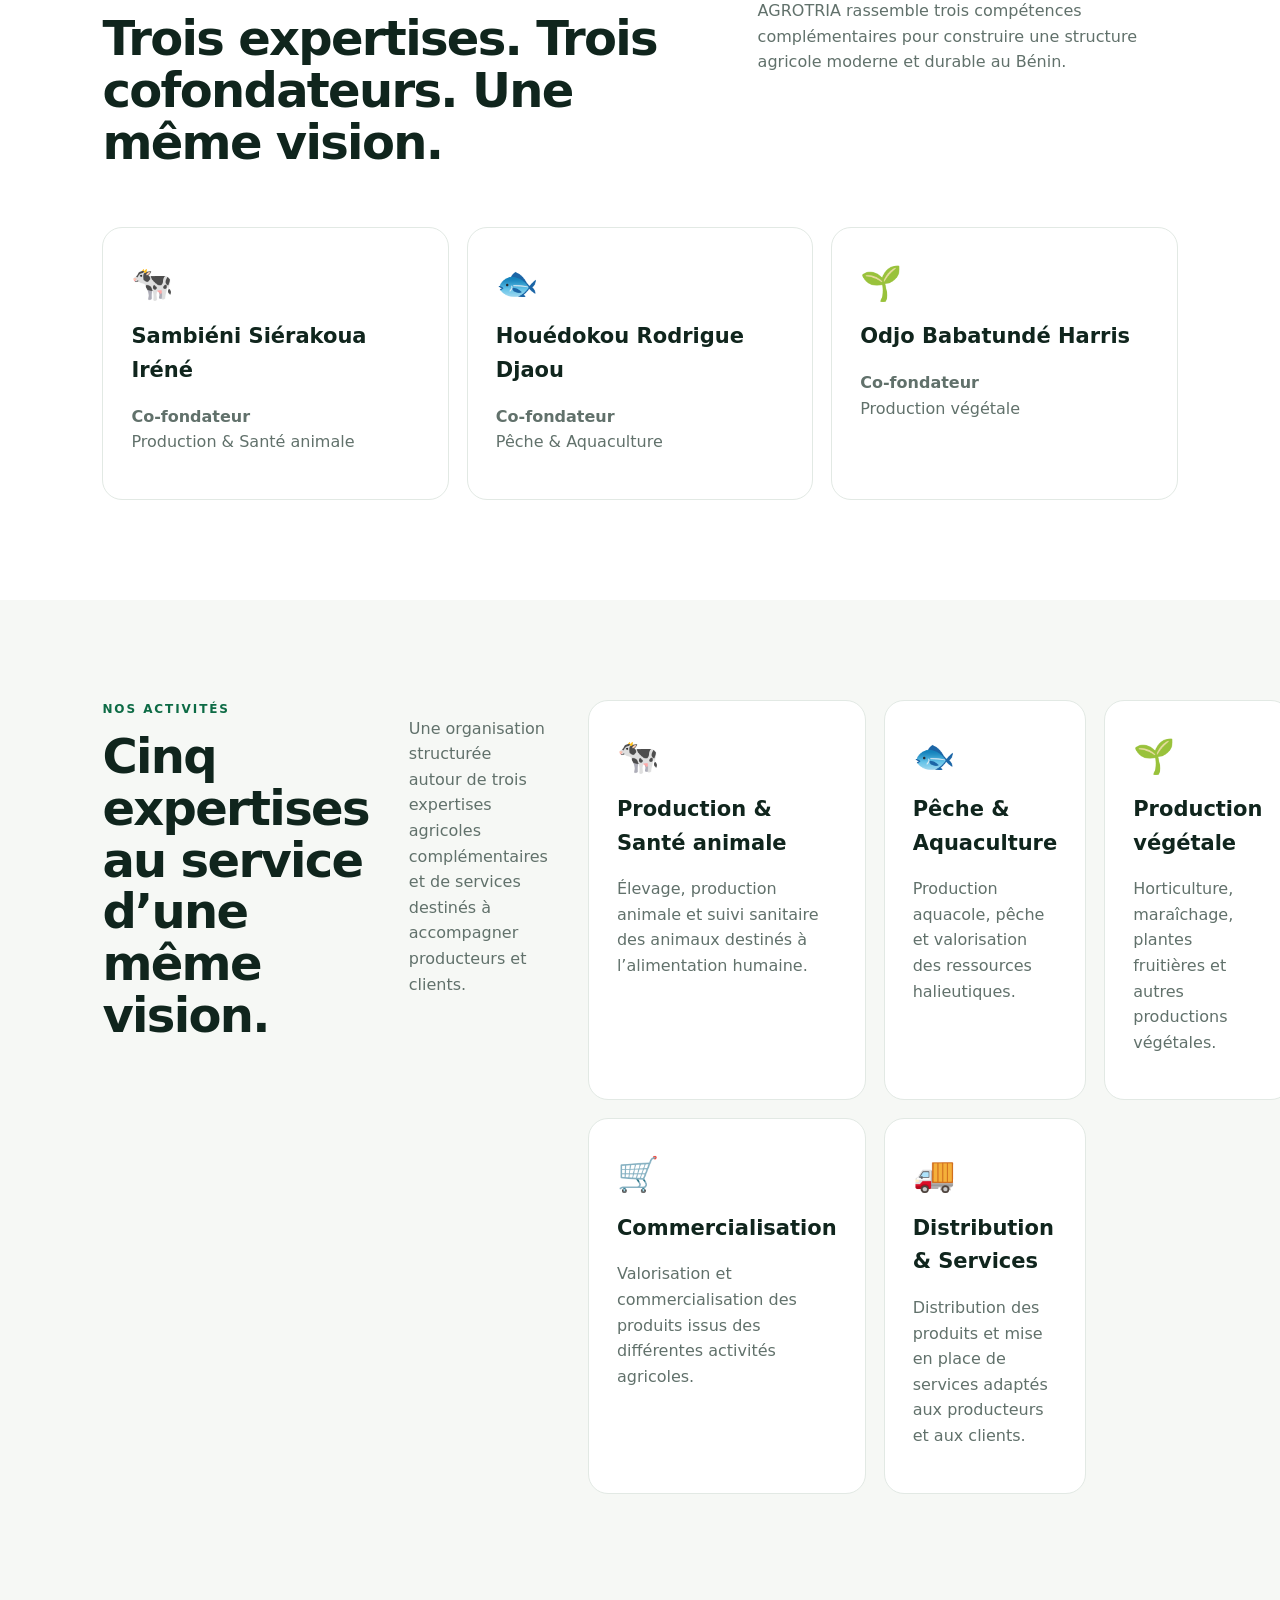
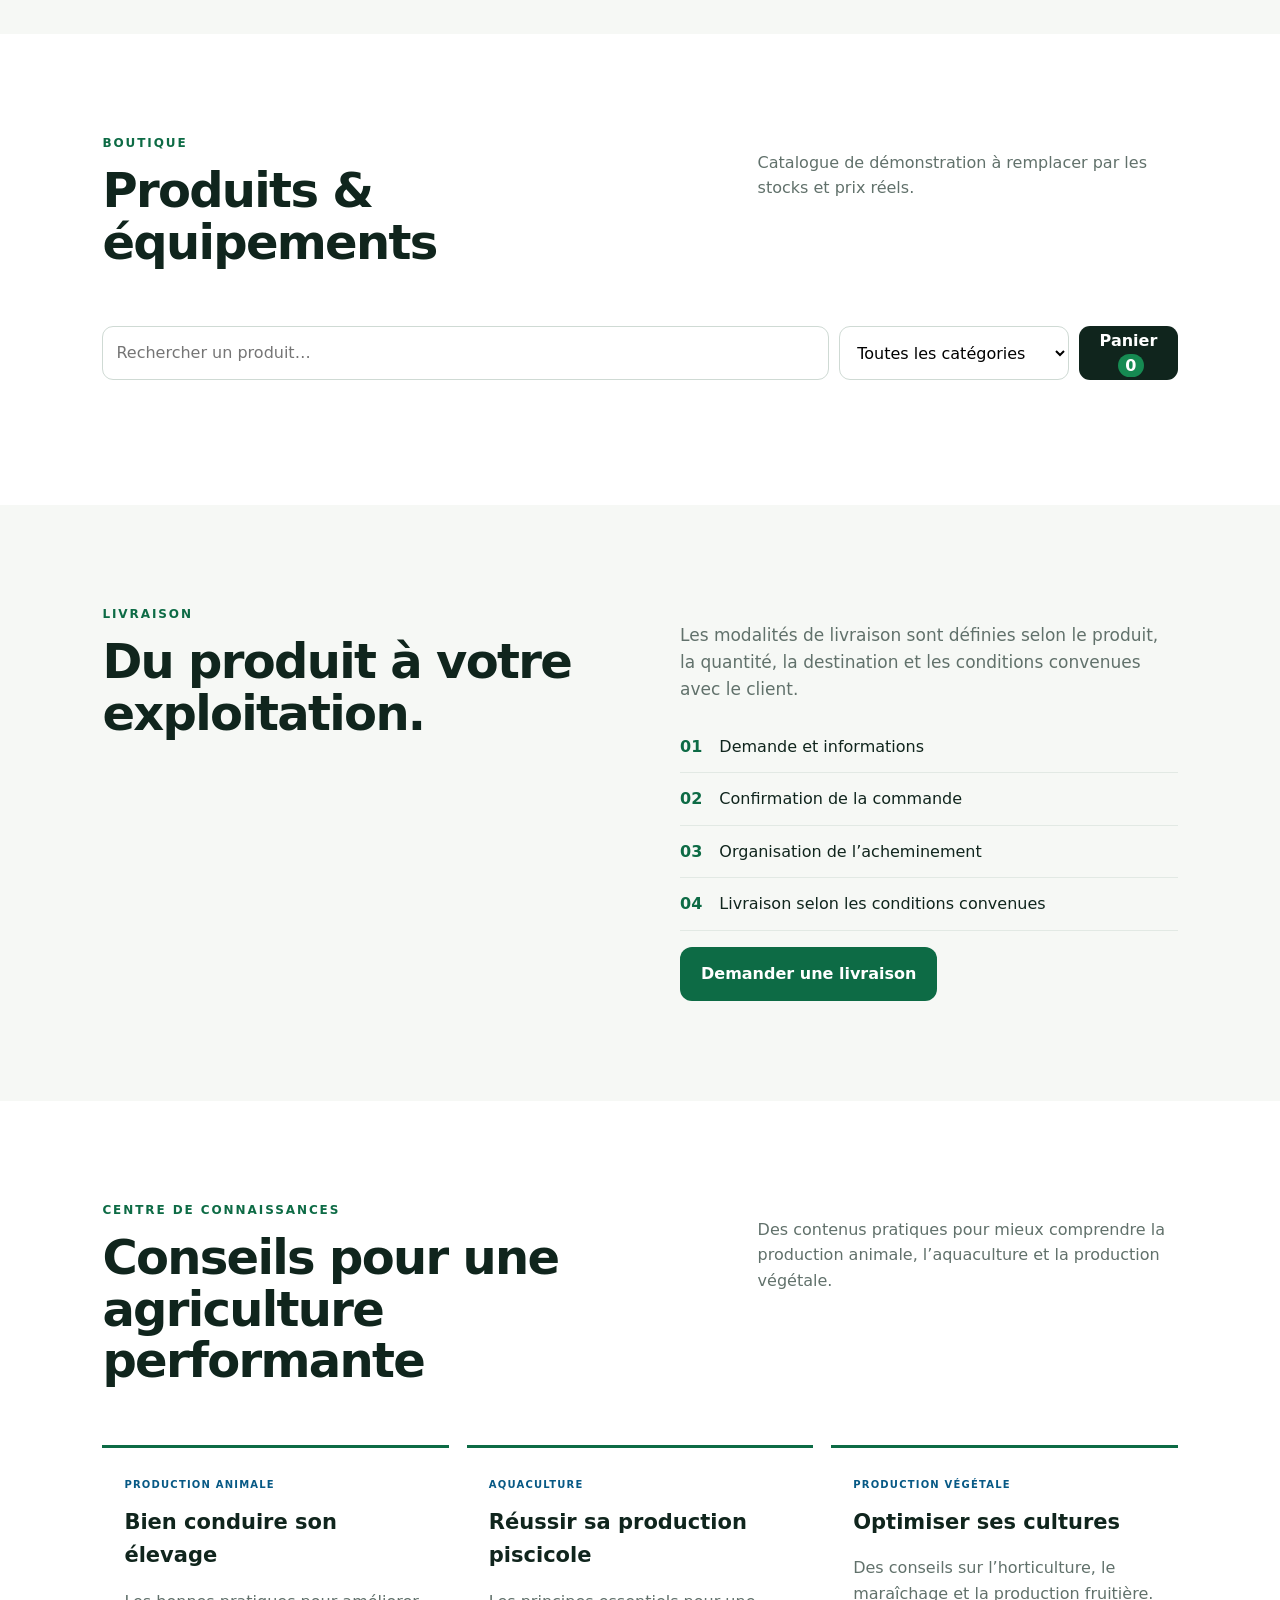
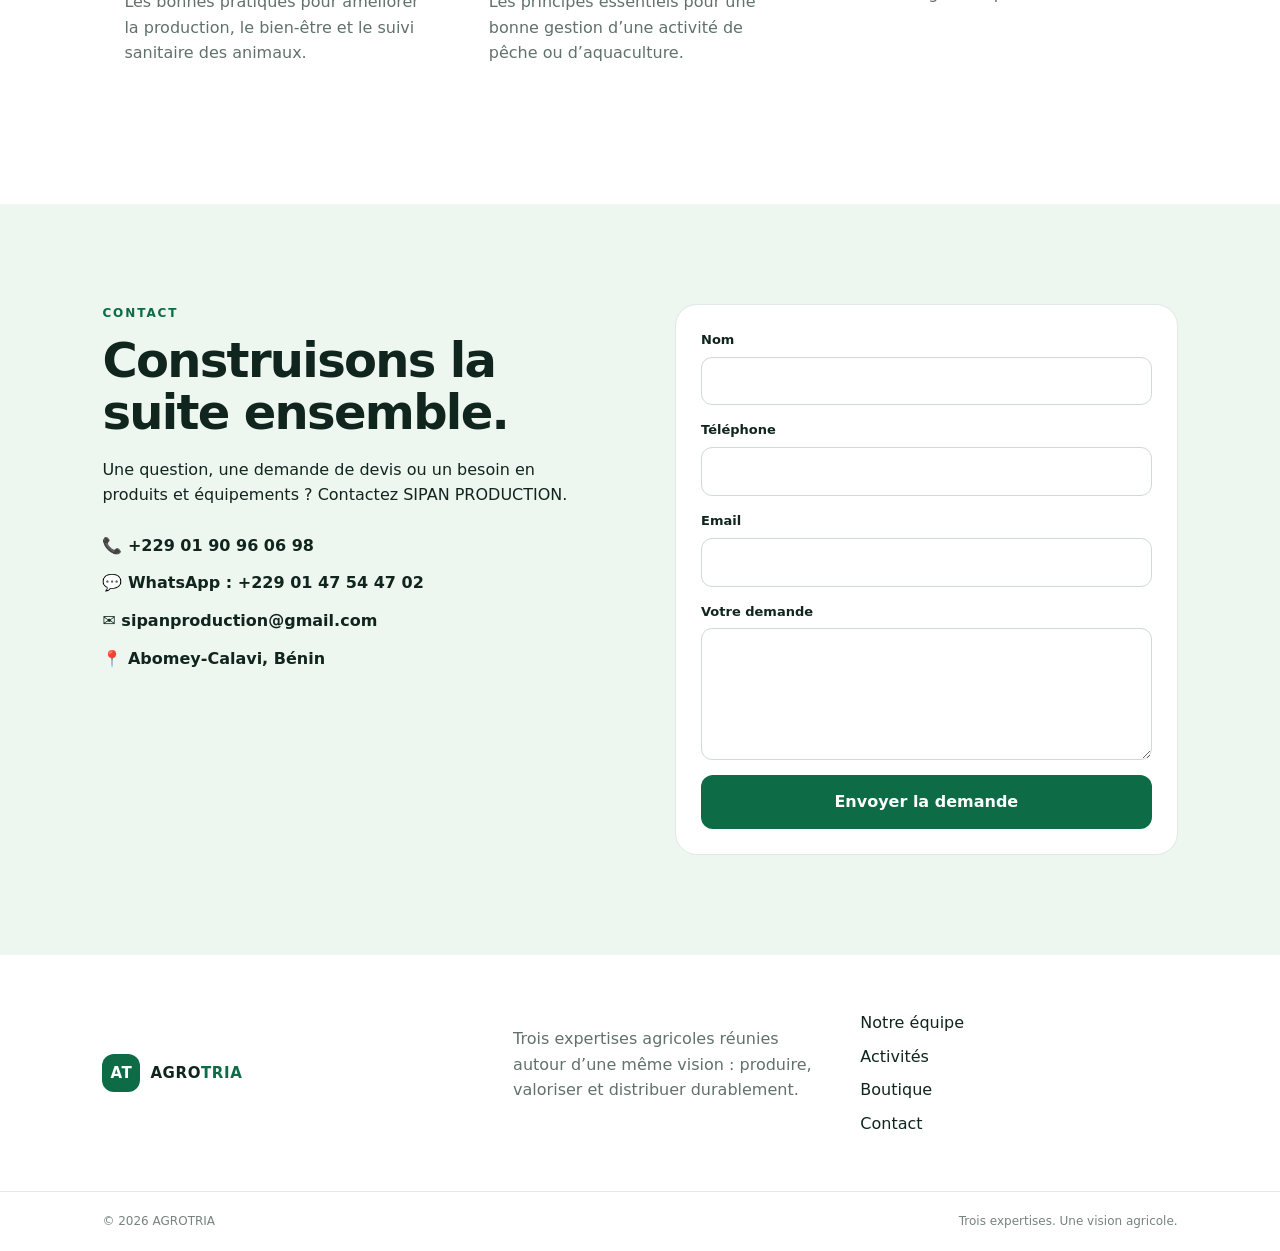
==== commit b82544b6: "Update index.html" ====
--- a/index.html
+++ b/index.html
@@ -25,7 +25,7 @@
   <a href="blog.html">Conseils / Blog</a>
   <a href="contact.html">Contact</a>
 </nav>
-  <button class="menu" aria-label="Ouvrir le menu" onclick="toggleMenu()">☰</button>
+  <button class="menu" aria-label="Ouvrir le menu" aria-expanded="false">☰</button>
 </header>
 
 <main>
--- a/styles.css
+++ b/styles.css
@@ -1,6 +1,847 @@
-:root{--green:#0d6b45;--green2:#168a52;--blue:#075985;--ink:#10251d;--muted:#61716b;--bg:#f6f8f5;--white:#fff;--line:#e2e9e4}*{box-sizing:border-box}html{scroll-behavior:smooth}body{margin:0;font-family:Inter,system-ui,-apple-system,Segoe UI,sans-serif;color:var(--ink);background:var(--white);line-height:1.6}a{text-decoration:none;color:inherit}.header{height:76px;display:flex;align-items:center;justify-content:space-between;padding:0 5%;position:sticky;top:0;background:#fffffff2;backdrop-filter:blur(12px);z-index:20;border-bottom:1px solid var(--line)}.logo{display:flex;align-items:center;gap:10px;font-size:15px;letter-spacing:.04em}.logo b{color:var(--green)}.logo-mark{display:grid;place-items:center;width:38px;height:38px;border-radius:12px;background:var(--green);color:white;font-weight:900}.logo-image {
+:root {
+  --green: #0d6b45;
+  --green2: #168a52;
+  --green-dark: #095738;
+  --blue: #075985;
+  --ink: #10251d;
+  --muted: #61716b;
+  --bg: #f6f8f5;
+  --white: #ffffff;
+  --line: #e2e9e4;
+  --shadow: 0 15px 40px rgba(16, 37, 29, 0.08);
+}
+
+* {
+  box-sizing: border-box;
+}
+
+html {
+  scroll-behavior: smooth;
+}
+
+body {
+  margin: 0;
+  font-family: Inter, system-ui, -apple-system, BlinkMacSystemFont,
+    "Segoe UI", sans-serif;
+  color: var(--ink);
+  background: var(--white);
+  line-height: 1.6;
+}
+
+a {
+  text-decoration: none;
+  color: inherit;
+}
+
+button,
+input,
+select,
+textarea {
+  font: inherit;
+}
+
+/* =========================
+   HEADER
+========================= */
+
+.header {
+  min-height: 76px;
+  display: flex;
+  align-items: center;
+  justify-content: space-between;
+  padding: 0 5%;
+  position: sticky;
+  top: 0;
+  background: rgba(255, 255, 255, 0.96);
+  backdrop-filter: blur(12px);
+  -webkit-backdrop-filter: blur(12px);
+  z-index: 100;
+  border-bottom: 1px solid var(--line);
+}
+
+.logo {
+  display: flex;
+  align-items: center;
+  gap: 10px;
+  font-size: 15px;
+  letter-spacing: 0.04em;
+  font-weight: 800;
+}
+
+.logo b {
+  color: var(--green);
+}
+
+.logo-mark {
+  display: grid;
+  place-items: center;
+  width: 38px;
+  height: 38px;
+  border-radius: 12px;
+  background: var(--green);
+  color: white;
+  font-weight: 900;
+}
+
+.logo-image {
   width: 42px;
   height: 42px;
   object-fit: contain;
   display: block;
-}.header nav{display:flex;gap:22px;font-size:14px;font-weight:650}.header nav a:hover{color:var(--green)}.menu{display:none;background:none;border:0;font-size:25px}.hero{min-height:680px;padding:90px 8%;display:grid;grid-template-columns:1.25fr .75fr;align-items:center;gap:40px;background:linear-gradient(120deg,#eef6f0 0%,#fff 58%,#eaf3f7 100%);position:relative;overflow:hidden}.hero:after{content:"";position:absolute;width:500px;height:500px;border-radius:50%;background:#0d6b4510;right:-120px;top:-120px}.hero-content{position:relative;z-index:1;max-width:760px}.eyebrow,.section-tag{font-size:12px;font-weight:850;letter-spacing:.16em;color:var(--green)}h1{font-size:clamp(42px,6vw,76px);line-height:1.02;letter-spacing:-.045em;margin:18px 0 24px}h2{font-size:clamp(31px,4vw,48px);line-height:1.08;letter-spacing:-.035em;margin:12px 0 18px}h3{font-size:21px;margin:10px 0}.hero p{font-size:18px;color:var(--muted);max-width:650px}.actions{display:flex;gap:12px;flex-wrap:wrap;margin-top:30px}.btn{display:inline-flex;justify-content:center;align-items:center;padding:13px 20px;border-radius:12px;border:1px solid transparent;font-weight:800;cursor:pointer}.primary{background:var(--green);color:#fff}.primary:hover{background:#095738}.ghost{border-color:#b7c9c0;background:#fff}.hero-card{background:#0d6b45;color:white;border-radius:28px;padding:45px;min-height:300px;display:flex;flex-direction:column;justify-content:flex-end;box-shadow:0 25px 60px #0d6b4520;position:relative;z-index:1}.hero-card span{opacity:.75;text-transform:uppercase;font-size:11px;letter-spacing:.15em}.hero-card strong{font-size:42px;line-height:1.02;margin-top:15px}.stats{padding:32px 8%;display:grid;grid-template-columns:repeat(4,1fr);gap:20px;border-bottom:1px solid var(--line)}.stats div{display:flex;flex-direction:column}.stats strong{font-size:34px;color:var(--green)}.stats span{color:var(--muted);font-size:13px}.stats small{grid-column:1/-1;color:#89958f;font-size:11px}.section{padding:100px 8%}.light{background:var(--bg)}.split{display:grid;grid-template-columns:1fr 1fr;gap:80px;align-items:start}.split p{color:var(--muted);font-size:17px}.text-link{color:var(--green);font-weight:850}.section-head{display:flex;justify-content:space-between;gap:40px;margin-bottom:40px}.section-head>p{max-width:420px;color:var(--muted)}.cards{display:grid;grid-template-columns:repeat(3,1fr);gap:18px}.cards article{background:white;border:1px solid var(--line);border-radius:20px;padding:28px;transition:.25s}.cards article:hover{transform:translateY(-4px);box-shadow:0 16px 40px #10251d10}.icon{font-size:34px}.cards p,.articles p{color:var(--muted)}.shopbar{display:flex;gap:10px;margin-bottom:25px}.shopbar input,.shopbar select,form input,form textarea{width:100%;border:1px solid #cfdad4;border-radius:11px;padding:13px;background:white;font:inherit}.shopbar select{max-width:230px}.cart-btn{border:0;border-radius:11px;padding:0 18px;background:var(--ink);color:#fff;font-weight:800}.cart-btn b{background:var(--green2);border-radius:20px;padding:2px 7px;margin-left:5px}.products{display:grid;grid-template-columns:repeat(3,1fr);gap:18px}.product{border:1px solid var(--line);border-radius:18px;overflow:hidden;background:white}.product-visual{height:190px;background:linear-gradient(135deg,#e8f3eb,#dfeff4);display:grid;place-items:center;font-size:62px}.product-body{padding:20px}.badge{font-size:10px;color:var(--green);font-weight:850;text-transform:uppercase;letter-spacing:.12em}.price{font-size:20px;font-weight:900;margin:12px 0}.product button{width:100%;border:0;border-radius:10px;padding:11px;background:var(--green);color:white;font-weight:800;cursor:pointer}.steps{list-style:none;padding:0}.steps li{padding:13px 0;border-bottom:1px solid var(--line)}.steps b{color:var(--green);margin-right:12px}.articles{display:grid;grid-template-columns:repeat(3,1fr);gap:18px}.articles article{border-top:3px solid var(--green);padding:22px;background:#fff}.articles span{font-size:10px;color:var(--blue);font-weight:900;letter-spacing:.12em}.contact{background:#eef6f0;display:grid;grid-template-columns:1fr 1fr;gap:70px}.contact-info{display:grid;gap:12px;margin-top:25px;font-weight:750}.contact-info a:hover{color:var(--green)}form{background:#fff;border:1px solid var(--line);border-radius:22px;padding:25px;display:grid;gap:15px}label{font-size:13px;font-weight:750;display:grid;gap:6px}textarea{resize:vertical}.footer-main{padding:55px 8%;display:grid;grid-template-columns:1.2fr 1fr 1fr;gap:30px;border-bottom:1px solid var(--line)}.footer-main p{color:var(--muted)}.footer-main>div{display:grid;gap:8px;align-content:start}.footer-main>div a:hover{color:var(--green)}.footer-bottom{padding:20px 8%;display:flex;justify-content:space-between;gap:20px;color:#77837e;font-size:12px}.modal{display:none;position:fixed;inset:0;background:#10251d88;z-index:50;padding:20px;align-items:center;justify-content:center}.modal.show{display:flex}.modal-box{background:white;border-radius:22px;padding:28px;width:min(560px,100%);max-height:85vh;overflow:auto;position:relative}.close{position:absolute;right:18px;top:12px;border:0;background:none;font-size:30px}.cart-row{display:flex;justify-content:space-between;gap:15px;padding:13px 0;border-bottom:1px solid var(--line)}.total{padding:20px 0;font-size:18px}.full{width:100%}@media(max-width:800px){.header{padding:0 5%;}.header nav{display:none;position:absolute;top:76px;left:0;right:0;background:white;padding:20px 6%;border-bottom:1px solid var(--line);flex-direction:column}.header nav.open{display:flex}.menu{display:block}.hero{grid-template-columns:1fr;min-height:auto;padding:75px 7%}.hero-card{min-height:230px}.stats{grid-template-columns:repeat(2,1fr)}.section{padding:70px 7%}.split,.contact{grid-template-columns:1fr;gap:30px}.cards,.products,.articles{grid-template-columns:1fr 1fr}.section-head{display:block}.shopbar{flex-wrap:wrap}.shopbar select{max-width:none}.cart-btn{height:48px}.footer-main{grid-template-columns:1fr}.footer-bottom{display:block}.footer-bottom span{display:block;margin:5px 0}}@media(max-width:500px){h1{font-size:43px}.cards,.products,.articles{grid-template-columns:1fr}.hero-card strong{font-size:35px}.stats{padding:25px 7%}}
+}
+
+/* =========================
+   NAVIGATION
+========================= */
+
+.header nav,
+.main-nav,
+#nav {
+  display: flex;
+  align-items: center;
+  gap: 22px;
+  font-size: 14px;
+  font-weight: 650;
+}
+
+.header nav a,
+.main-nav a,
+#nav a {
+  position: relative;
+  display: inline-flex;
+  align-items: center;
+  min-height: 40px;
+  color: var(--ink);
+  transition: color 0.2s ease;
+}
+
+.header nav a:hover,
+.main-nav a:hover,
+#nav a:hover {
+  color: var(--green);
+}
+
+/* Page active */
+
+.main-nav a.active,
+#nav a.active {
+  color: var(--green);
+  font-weight: 800;
+}
+
+.main-nav a.active::after,
+#nav a.active::after {
+  content: "";
+  position: absolute;
+  left: 0;
+  right: 0;
+  bottom: 2px;
+  height: 2px;
+  border-radius: 2px;
+  background: var(--green);
+}
+
+/* Bouton hamburger */
+
+.menu {
+  display: none;
+  border: 0;
+  background: transparent;
+  color: var(--ink);
+  font-size: 26px;
+  line-height: 1;
+  cursor: pointer;
+  padding: 8px;
+}
+
+/* =========================
+   HERO
+========================= */
+
+.hero {
+  min-height: 680px;
+  padding: 90px 8%;
+  display: grid;
+  grid-template-columns: 1.25fr 0.75fr;
+  align-items: center;
+  gap: 40px;
+  background:
+    linear-gradient(
+      120deg,
+      #eef6f0 0%,
+      #ffffff 58%,
+      #eaf3f7 100%
+    );
+  position: relative;
+  overflow: hidden;
+}
+
+.hero::after {
+  content: "";
+  position: absolute;
+  width: 500px;
+  height: 500px;
+  border-radius: 50%;
+  background: rgba(13, 107, 69, 0.06);
+  right: -120px;
+  top: -120px;
+}
+
+.hero-content {
+  position: relative;
+  z-index: 1;
+  max-width: 760px;
+}
+
+.eyebrow,
+.section-tag {
+  font-size: 12px;
+  font-weight: 850;
+  letter-spacing: 0.16em;
+  color: var(--green);
+}
+
+h1 {
+  font-size: clamp(42px, 6vw, 76px);
+  line-height: 1.02;
+  letter-spacing: -0.045em;
+  margin: 18px 0 24px;
+}
+
+h2 {
+  font-size: clamp(31px, 4vw, 48px);
+  line-height: 1.08;
+  letter-spacing: -0.035em;
+  margin: 12px 0 18px;
+}
+
+h3 {
+  font-size: 21px;
+  margin: 10px 0;
+}
+
+.hero p {
+  font-size: 18px;
+  color: var(--muted);
+  max-width: 650px;
+}
+
+.actions {
+  display: flex;
+  gap: 12px;
+  flex-wrap: wrap;
+  margin-top: 30px;
+}
+
+.btn {
+  display: inline-flex;
+  justify-content: center;
+  align-items: center;
+  padding: 13px 20px;
+  border-radius: 12px;
+  border: 1px solid transparent;
+  font-weight: 800;
+  cursor: pointer;
+  transition: 0.2s ease;
+}
+
+.primary {
+  background: var(--green);
+  color: white;
+}
+
+.primary:hover {
+  background: var(--green-dark);
+  transform: translateY(-1px);
+}
+
+.ghost {
+  border-color: #b7c9c0;
+  background: white;
+}
+
+.ghost:hover {
+  border-color: var(--green);
+  color: var(--green);
+}
+
+/* =========================
+   HERO CARD
+========================= */
+
+.hero-card {
+  background: var(--green);
+  color: white;
+  border-radius: 28px;
+  padding: 45px;
+  min-height: 300px;
+  display: flex;
+  flex-direction: column;
+  justify-content: flex-end;
+  box-shadow: 0 25px 60px rgba(13, 107, 69, 0.12);
+  position: relative;
+  z-index: 1;
+}
+
+.hero-card span {
+  opacity: 0.75;
+  text-transform: uppercase;
+  font-size: 11px;
+  letter-spacing: 0.15em;
+}
+
+.hero-card strong {
+  font-size: 42px;
+  line-height: 1.02;
+  margin-top: 15px;
+}
+
+/* =========================
+   STATS
+========================= */
+
+.stats {
+  padding: 32px 8%;
+  display: grid;
+  grid-template-columns: repeat(4, 1fr);
+  gap: 20px;
+  border-bottom: 1px solid var(--line);
+}
+
+.stats div {
+  display: flex;
+  flex-direction: column;
+}
+
+.stats strong {
+  font-size: 34px;
+  color: var(--green);
+}
+
+.stats span {
+  color: var(--muted);
+  font-size: 13px;
+}
+
+.stats small {
+  grid-column: 1 / -1;
+  color: #89958f;
+  font-size: 11px;
+}
+
+/* =========================
+   SECTIONS
+========================= */
+
+.section {
+  padding: 100px 8%;
+}
+
+.light {
+  background: var(--bg);
+}
+
+.split {
+  display: grid;
+  grid-template-columns: 1fr 1fr;
+  gap: 80px;
+  align-items: start;
+}
+
+.split p {
+  color: var(--muted);
+  font-size: 17px;
+}
+
+.text-link {
+  color: var(--green);
+  font-weight: 850;
+}
+
+.section-head {
+  display: flex;
+  justify-content: space-between;
+  gap: 40px;
+  margin-bottom: 40px;
+}
+
+.section-head > p {
+  max-width: 420px;
+  color: var(--muted);
+}
+
+/* =========================
+   CARDS
+========================= */
+
+.cards {
+  display: grid;
+  grid-template-columns: repeat(3, 1fr);
+  gap: 18px;
+}
+
+.cards article {
+  background: white;
+  border: 1px solid var(--line);
+  border-radius: 20px;
+  padding: 28px;
+  transition: 0.25s ease;
+}
+
+.cards article:hover {
+  transform: translateY(-4px);
+  box-shadow: var(--shadow);
+}
+
+.icon {
+  font-size: 34px;
+}
+
+.cards p,
+.articles p {
+  color: var(--muted);
+}
+
+/* =========================
+   BOUTIQUE
+========================= */
+
+.shopbar {
+  display: flex;
+  gap: 10px;
+  margin-bottom: 25px;
+}
+
+.shopbar input,
+.shopbar select,
+form input,
+form textarea {
+  width: 100%;
+  border: 1px solid #cfdad4;
+  border-radius: 11px;
+  padding: 13px;
+  background: white;
+  outline: none;
+}
+
+.shopbar input:focus,
+.shopbar select:focus,
+form input:focus,
+form textarea:focus {
+  border-color: var(--green);
+}
+
+.shopbar select {
+  max-width: 230px;
+}
+
+.cart-btn {
+  border: 0;
+  border-radius: 11px;
+  padding: 0 18px;
+  background: var(--ink);
+  color: white;
+  font-weight: 800;
+  cursor: pointer;
+}
+
+.cart-btn b {
+  background: var(--green2);
+  border-radius: 20px;
+  padding: 2px 7px;
+  margin-left: 5px;
+}
+
+.products {
+  display: grid;
+  grid-template-columns: repeat(3, 1fr);
+  gap: 18px;
+}
+
+.product {
+  border: 1px solid var(--line);
+  border-radius: 18px;
+  overflow: hidden;
+  background: white;
+  transition: 0.25s ease;
+}
+
+.product:hover {
+  transform: translateY(-3px);
+  box-shadow: var(--shadow);
+}
+
+.product-visual {
+  height: 190px;
+  background: linear-gradient(
+    135deg,
+    #e8f3eb,
+    #dfeff4
+  );
+  display: grid;
+  place-items: center;
+  font-size: 62px;
+}
+
+.product-body {
+  padding: 20px;
+}
+
+.badge {
+  font-size: 10px;
+  color: var(--green);
+  font-weight: 850;
+  text-transform: uppercase;
+  letter-spacing: 0.12em;
+}
+
+.price {
+  font-size: 20px;
+  font-weight: 900;
+  margin: 12px 0;
+}
+
+.product button {
+  width: 100%;
+  border: 0;
+  border-radius: 10px;
+  padding: 11px;
+  background: var(--green);
+  color: white;
+  font-weight: 800;
+  cursor: pointer;
+}
+
+.product button:hover {
+  background: var(--green-dark);
+}
+
+/* =========================
+   LIVRAISON / ÉTAPES
+========================= */
+
+.steps {
+  list-style: none;
+  padding: 0;
+}
+
+.steps li {
+  padding: 13px 0;
+  border-bottom: 1px solid var(--line);
+}
+
+.steps b {
+  color: var(--green);
+  margin-right: 12px;
+}
+
+/* =========================
+   BLOG
+========================= */
+
+.articles {
+  display: grid;
+  grid-template-columns: repeat(3, 1fr);
+  gap: 18px;
+}
+
+.articles article {
+  border-top: 3px solid var(--green);
+  padding: 22px;
+  background: white;
+  border-radius: 0 0 15px 15px;
+}
+
+.articles span {
+  font-size: 10px;
+  color: var(--blue);
+  font-weight: 900;
+  letter-spacing: 0.12em;
+}
+
+/* =========================
+   CONTACT
+========================= */
+
+.contact {
+  background: #eef6f0;
+  display: grid;
+  grid-template-columns: 1fr 1fr;
+  gap: 70px;
+}
+
+.contact-info {
+  display: grid;
+  gap: 12px;
+  margin-top: 25px;
+  font-weight: 750;
+}
+
+.contact-info a:hover {
+  color: var(--green);
+}
+
+form {
+  background: white;
+  border: 1px solid var(--line);
+  border-radius: 22px;
+  padding: 25px;
+  display: grid;
+  gap: 15px;
+}
+
+label {
+  font-size: 13px;
+  font-weight: 750;
+  display: grid;
+  gap: 6px;
+}
+
+textarea {
+  resize: vertical;
+}
+
+/* =========================
+   FOOTER
+========================= */
+
+.footer-main {
+  padding: 55px 8%;
+  display: grid;
+  grid-template-columns: 1.2fr 1fr 1fr;
+  gap: 30px;
+  border-bottom: 1px solid var(--line);
+}
+
+.footer-main p {
+  color: var(--muted);
+}
+
+.footer-main > div {
+  display: grid;
+  gap: 8px;
+  align-content: start;
+}
+
+.footer-main > div a:hover {
+  color: var(--green);
+}
+
+.footer-bottom {
+  padding: 20px 8%;
+  display: flex;
+  justify-content: space-between;
+  gap: 20px;
+  color: #77837e;
+  font-size: 12px;
+}
+
+/* =========================
+   MODAL / PANIER
+========================= */
+
+.modal {
+  display: none;
+  position: fixed;
+  inset: 0;
+  background: rgba(16, 37, 29, 0.53);
+  z-index: 200;
+  padding: 20px;
+  align-items: center;
+  justify-content: center;
+}
+
+.modal.show {
+  display: flex;
+}
+
+.modal-box {
+  background: white;
+  border-radius: 22px;
+  padding: 28px;
+  width: min(560px, 100%);
+  max-height: 85vh;
+  overflow: auto;
+  position: relative;
+}
+
+.close {
+  position: absolute;
+  right: 18px;
+  top: 12px;
+  border: 0;
+  background: none;
+  font-size: 30px;
+  cursor: pointer;
+}
+
+.cart-row {
+  display: flex;
+  justify-content: space-between;
+  gap: 15px;
+  padding: 13px 0;
+  border-bottom: 1px solid var(--line);
+}
+
+.total {
+  padding: 20px 0;
+  font-size: 18px;
+}
+
+.full {
+  width: 100%;
+}
+
+/* =========================
+   TABLET / MOBILE
+========================= */
+
+@media (max-width: 800px) {
+
+  .header {
+    min-height: 76px;
+    padding: 0 5%;
+  }
+
+  /*
+    Navigation mobile.
+    Le menu est caché jusqu'au clic
+    sur le bouton hamburger.
+  */
+
+  .header nav,
+  .main-nav,
+  #nav {
+    display: none;
+    position: absolute;
+    top: 76px;
+    left: 0;
+    right: 0;
+    background: white;
+    padding: 20px 6%;
+    border-bottom: 1px solid var(--line);
+    box-shadow: 0 15px 30px rgba(16, 37, 29, 0.08);
+    flex-direction: column;
+    align-items: stretch;
+    gap: 4px;
+  }
+
+  .header nav.open,
+  .main-nav.open,
+  #nav.open {
+    display: flex;
+  }
+
+  .header nav a,
+  .main-nav a,
+  #nav a {
+    min-height: 46px;
+    padding: 8px 0;
+  }
+
+  .main-nav a.active::after,
+  #nav a.active::after {
+    display: none;
+  }
+
+  .menu {
+    display: block;
+  }
+
+  .hero {
+    grid-template-columns: 1fr;
+    min-height: auto;
+    padding: 75px 7%;
+  }
+
+  .hero-card {
+    min-height: 230px;
+  }
+
+  .stats {
+    grid-template-columns: repeat(2, 1fr);
+  }
+
+  .section {
+    padding: 70px 7%;
+  }
+
+  .split,
+  .contact {
+    grid-template-columns: 1fr;
+    gap: 30px;
+  }
+
+  .cards,
+  .products,
+  .articles {
+    grid-template-columns: 1fr 1fr;
+  }
+
+  .section-head {
+    display: block;
+  }
+
+  .shopbar {
+    flex-wrap: wrap;
+  }
+
+  .shopbar select {
+    max-width: none;
+  }
+
+  .cart-btn {
+    height: 48px;
+  }
+
+  .footer-main {
+    grid-template-columns: 1fr;
+  }
+
+  .footer-bottom {
+    display: block;
+  }
+
+  .footer-bottom span {
+    display: block;
+    margin: 5px 0;
+  }
+}
+
+/* =========================
+   PETITS TÉLÉPHONES
+========================= */
+
+@media (max-width: 500px) {
+
+  h1 {
+    font-size: 43px;
+  }
+
+  h2 {
+    font-size: 32px;
+  }
+
+  .cards,
+  .products,
+  .articles {
+    grid-template-columns: 1fr;
+  }
+
+  .hero-card strong {
+    font-size: 35px;
+  }
+
+  .stats {
+    padding: 25px 7%;
+  }
+
+  .stats strong {
+    font-size: 28px;
+  }
+
+  .hero {
+    padding-top: 55px;
+    padding-bottom: 55px;
+  }
+}
